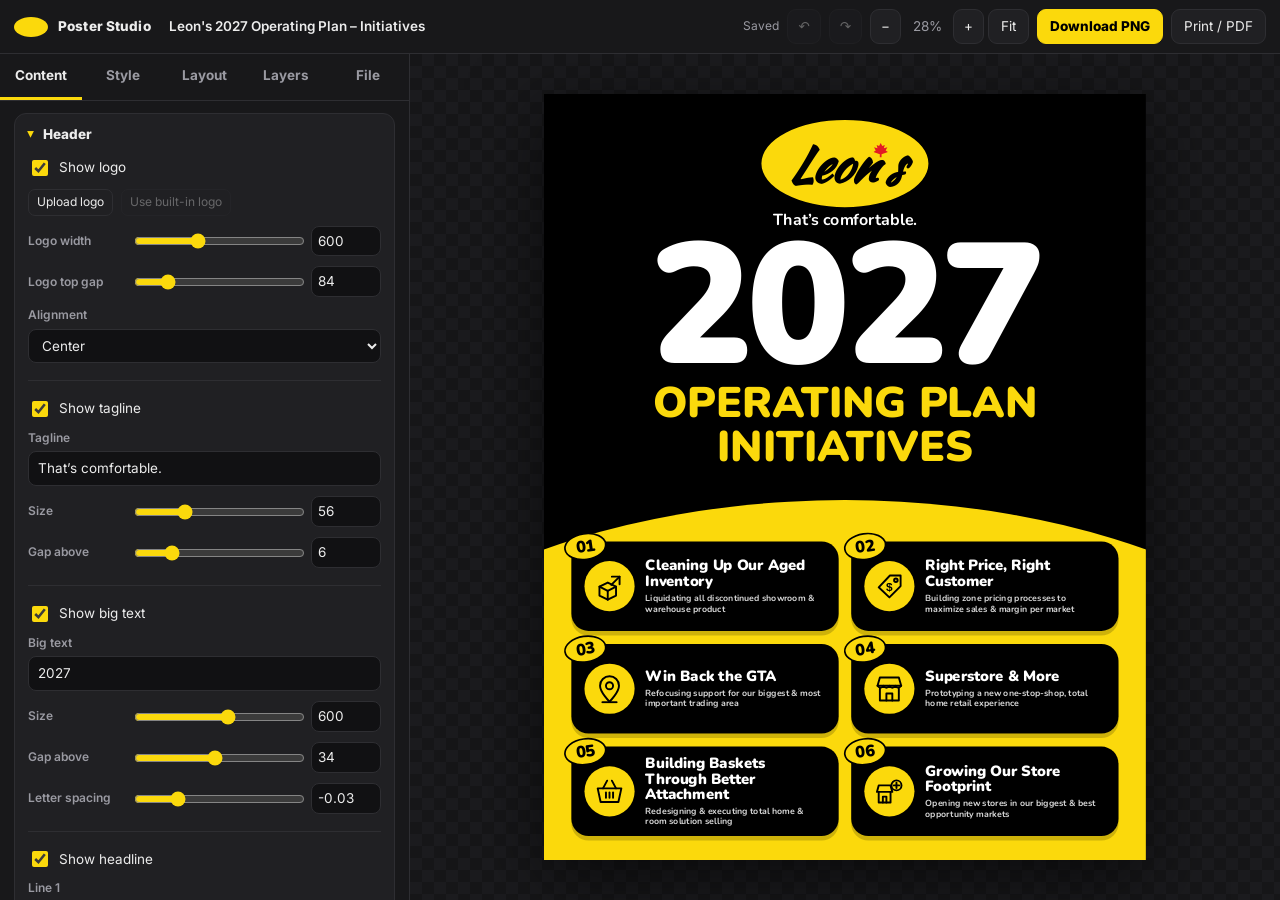
==== operating-plan/index.html @ d0d10cab "Add Poster Studio: editable Leon's 2027 Operating Plan infographic poster Single-file editor (operat" ====
<!doctype html>
<html lang="en">
<head>
<meta charset="utf-8">
<meta name="viewport" content="width=device-width,initial-scale=1">
<title>Poster Studio – Leon's 2027 Operating Plan</title>
<link rel="preconnect" href="https://fonts.googleapis.com">
<link href="https://fonts.googleapis.com/css2?family=Inter:wght@400;600;800&family=Kaushan+Script&family=Montserrat:wght@500;700;800;900&family=Nunito:wght@400;600;700;800;900&family=Poppins:wght@500;600;700;800;900&display=swap" rel="stylesheet">
<style>
  :root{--bg:#0f0f10;--panel:#18181a;--panel2:#202023;--line:#2e2e32;--txt:#ececec;--mut:#9a9aa2;--y:#FBD90C;--blue:#4da3ff}
  *{box-sizing:border-box}
  html,body{margin:0;height:100%;background:var(--bg);color:var(--txt);font:13.5px/1.4 -apple-system,BlinkMacSystemFont,"Segoe UI",Inter,system-ui,sans-serif}
  button,input,select,textarea{font:inherit;color:inherit}
  #app{display:grid;grid-template-rows:54px minmax(0,1fr);grid-template-columns:410px minmax(0,1fr);height:100vh}

  /* ---------- top bar ---------- */
  #top{grid-column:1/3;display:flex;align-items:center;gap:8px;padding:0 14px;background:var(--panel);border-bottom:1px solid var(--line)}
  .brand{display:flex;align-items:center;gap:10px;font-weight:800;letter-spacing:.01em}
  .brand i{width:34px;height:20px;border-radius:50%;background:var(--y);display:block}
  #pname{background:transparent;border:1px solid transparent;border-radius:8px;padding:6px 9px;width:300px;font-weight:600}
  #pname:hover,#pname:focus{border-color:var(--line);outline:none;background:var(--panel2)}
  .sp{flex:1}
  .btn{background:var(--panel2);border:1px solid var(--line);border-radius:9px;padding:7px 12px;cursor:pointer;white-space:nowrap}
  .btn:hover{border-color:#4a4a50}
  .btn:active{transform:translateY(1px)}
  .btn.pri{background:var(--y);color:#000;border-color:var(--y);font-weight:800}
  .btn.sm{padding:4px 8px;font-size:12px;border-radius:7px}
  .btn.ic{padding:7px 10px}
  .btn[disabled]{opacity:.35;pointer-events:none}
  .btn.danger:hover{border-color:#e5484d;color:#ff8a8d}
  #saved{color:var(--mut);font-size:12px;min-width:70px;text-align:right}
  .zoom{display:flex;align-items:center;gap:4px}
  #zoomLbl{min-width:44px;text-align:center;color:var(--mut)}

  /* ---------- sidebar ---------- */
  #side{display:flex;flex-direction:column;min-height:0;background:var(--panel);border-right:1px solid var(--line)}
  #tabs{display:flex;border-bottom:1px solid var(--line)}
  #tabs button{flex:1;background:none;border:0;border-bottom:3px solid transparent;padding:12px 4px;color:var(--mut);cursor:pointer;font-weight:700}
  #tabs button.on{color:var(--txt);border-bottom-color:var(--y)}
  #panel{flex:1;min-height:0;overflow:auto;padding:12px 14px 40px}
  details{border:1px solid var(--line);border-radius:12px;margin:0 0 10px;background:var(--panel2)}
  summary{cursor:pointer;padding:11px 13px;font-weight:800;list-style:none;display:flex;align-items:center;gap:8px}
  summary::-webkit-details-marker{display:none}
  summary::before{content:"▸";color:var(--y);transition:.15s}
  details[open]>summary::before{transform:rotate(90deg)}
  .body{padding:2px 13px 13px;display:grid;gap:10px}
  .f{display:grid;gap:5px}
  .f>span,.lbl{color:var(--mut);font-size:12px;font-weight:600}
  .f.row{grid-template-columns:1fr auto;align-items:center}
  input[type=text],input[type=number],select,textarea{width:100%;background:#111113;border:1px solid var(--line);border-radius:8px;padding:7px 9px}
  input:focus,select:focus,textarea:focus{outline:2px solid #fbd90c55;border-color:var(--y)}
  textarea{resize:vertical;min-height:62px}
  .num{display:grid;grid-template-columns:96px 1fr 70px;align-items:center;gap:8px}
  .num>span{color:var(--mut);font-size:12px;font-weight:600}
  .num input[type=number]{padding:5px 6px}
  input[type=range]{width:100%;accent-color:var(--y)}
  .colors{display:grid;grid-template-columns:1fr 1fr;gap:10px 12px}
  .col{display:grid;gap:4px}
  .col>span{color:var(--mut);font-size:12px;font-weight:600}
  .col div{display:flex;gap:6px}
  input[type=color]{width:38px;height:32px;padding:2px;border:1px solid var(--line);background:#111113;border-radius:8px;cursor:pointer}
  .hex{font-family:ui-monospace,monospace;text-transform:uppercase}
  .chk{display:flex;align-items:center;gap:8px;cursor:pointer}
  .chk input{accent-color:var(--y);width:16px;height:16px}
  .two{display:grid;grid-template-columns:1fr 1fr;gap:10px}
  .btns{display:flex;flex-wrap:wrap;gap:8px}
  .hint{color:var(--mut);font-size:12px}
  .presets{display:grid;grid-template-columns:repeat(3,1fr);gap:8px}
  .pre{border:1px solid var(--line);border-radius:10px;background:var(--panel2);padding:8px;cursor:pointer;text-align:left}
  .pre:hover{border-color:var(--y)}
  .pre .sw{display:flex;height:22px;border-radius:6px;overflow:hidden;margin-bottom:6px}
  .pre .sw b{flex:1}
  .pre span{font-size:12px;font-weight:700}

  /* initiative list */
  .item{border:1px solid var(--line);border-radius:12px;background:var(--panel2);margin-bottom:8px;overflow:hidden}
  .item.on{border-color:var(--y)}
  .item.dragover{border-color:var(--blue)}
  .ih{display:flex;align-items:center;gap:6px;padding:8px 8px 8px 10px;cursor:pointer}
  .ih .n{width:26px;height:26px;border-radius:50%;background:var(--y);color:#000;font-weight:900;font-size:12px;display:grid;place-items:center;flex:none}
  .ih .t{flex:1;min-width:0;white-space:nowrap;overflow:hidden;text-overflow:ellipsis;font-weight:700}
  .item.off .t{opacity:.4;text-decoration:line-through}
  .grip{cursor:grab;color:var(--mut);padding:0 2px;user-select:none}
  .ib{padding:3px 6px;font-size:12px}
  .ibody{padding:4px 12px 12px;display:grid;gap:10px;border-top:1px solid var(--line)}
  .icons{display:grid;grid-template-columns:repeat(7,1fr);gap:6px}
  .icons button{aspect-ratio:1;border:1px solid var(--line);border-radius:9px;background:#111113;cursor:pointer;display:grid;place-items:center;padding:5px}
  .icons button.on{background:var(--y);border-color:var(--y)}
  .icons button svg{width:100%;height:100%}

  /* ---------- workspace ---------- */
  #work{overflow:auto;position:relative;min-width:0;
    background-color:#161618;background-image:linear-gradient(45deg,#1b1b1e 25%,transparent 25%,transparent 75%,#1b1b1e 75%),linear-gradient(45deg,#1b1b1e 25%,transparent 25%,transparent 75%,#1b1b1e 75%);background-size:24px 24px;background-position:0 0,12px 12px}
  #stageWrap{position:relative;box-shadow:0 20px 70px rgba(0,0,0,.6)}
  #stage{position:absolute;left:0;top:0}
  #poster{position:absolute;left:0;top:0;overflow:hidden;font-family:var(--ff)}
  #poster .ed{outline:none;cursor:text}
  #poster .ed:hover{box-shadow:0 0 0 4px rgba(77,163,255,.45);border-radius:6px}
  #poster .ed:focus{box-shadow:0 0 0 5px rgba(77,163,255,.9);border-radius:6px}
  #poster .is-sel{outline:6px dashed var(--blue);outline-offset:10px}
  #poster .layer{cursor:move;touch-action:none}
  #poster .layer .ed{cursor:inherit}
  #poster .rh{position:absolute;right:-18px;bottom:-18px;width:36px;height:36px;border-radius:50%;background:var(--blue);border:5px solid #fff;cursor:nwse-resize;display:none}
  #poster .layer.is-sel .rh{display:block}
  #poster .card,#poster .hdr{cursor:default}
  #toast{position:fixed;left:50%;bottom:28px;transform:translateX(-50%) translateY(20px);background:#fff;color:#000;font-weight:700;padding:10px 16px;border-radius:999px;opacity:0;pointer-events:none;transition:.25s;z-index:50;box-shadow:0 8px 30px rgba(0,0,0,.5)}
  #toast.on{opacity:1;transform:translateX(-50%)}
  #exporting{position:fixed;inset:0;background:rgba(0,0,0,.7);display:none;place-items:center;z-index:60;font-weight:800;font-size:18px}
  #exporting.on{display:grid}
  .kbd{font-family:ui-monospace,monospace;background:#111113;border:1px solid var(--line);border-radius:5px;padding:1px 5px;font-size:11px}
</style>
<style id="printCSS"></style>
</head>
<body>
<div id="app">
  <div id="top">
    <div class="brand"><i></i>Poster Studio</div>
    <input id="pname" type="text" spellcheck="false" title="Project name">
    <span class="sp"></span>
    <span id="saved">Saved</span>
    <button class="btn ic" id="undo" data-act="undo" title="Undo (Ctrl+Z)">↶</button>
    <button class="btn ic" id="redo" data-act="redo" title="Redo (Ctrl+Shift+Z)">↷</button>
    <div class="zoom">
      <button class="btn ic" data-act="zoom-out" title="Zoom out">−</button>
      <span id="zoomLbl">100%</span>
      <button class="btn ic" data-act="zoom-in" title="Zoom in">+</button>
      <button class="btn" data-act="zoom-fit">Fit</button>
    </div>
    <button class="btn pri" data-act="export-png">Download PNG</button>
    <button class="btn" data-act="export-pdf">Print / PDF</button>
  </div>

  <aside id="side">
    <div id="tabs">
      <button data-tab="content">Content</button>
      <button data-tab="style">Style</button>
      <button data-tab="layout">Layout</button>
      <button data-tab="layers">Layers</button>
      <button data-tab="export">File</button>
    </div>
    <div id="panel"></div>
  </aside>

  <main id="work"><div id="stageWrap"><div id="stage"><div id="poster"></div></div></div></main>
</div>
<div id="toast"></div>
<div id="exporting">Rendering your poster…</div>
<input type="file" id="fileImg" accept="image/*" hidden>
<input type="file" id="fileFont" accept=".ttf,.otf,.woff,.woff2" hidden>
<input type="file" id="fileJson" accept=".json,application/json" hidden>

<script>
/* html2canvas is bundled in /vendor; fall back to the CDN if it is missing */
(function(){var s=document.createElement('script');s.src='vendor/html2canvas.min.js';
  s.onerror=function(){var c=document.createElement('script');c.src='https://cdnjs.cloudflare.com/ajax/libs/html2canvas/1.4.1/html2canvas.min.js';document.head.appendChild(c)};
  document.head.appendChild(s)})();
</script>
<script>
(()=>{'use strict';
/* =====================================================================
   POSTER STUDIO – everything is driven by one state object (S).
   The poster is rebuilt from S on every change; the sidebar edits S.
   Design space is 2112 px wide (= 22 in @ 96 dpi); export scales from it.
   ===================================================================== */
const DW = 2112, LS = 'leons-poster-studio-v1';
const $  = (s,r=document)=>r.querySelector(s);
const $$ = (s,r=document)=>[...r.querySelectorAll(s)];
const uid = ()=>Math.random().toString(36).slice(2,9);
const esc = s=>String(s??'').replace(/[&<>"]/g,c=>({'&':'&amp;','<':'&lt;','>':'&gt;','"':'&quot;'}[c]));
const clamp=(v,a,b)=>Math.min(b,Math.max(a,v));

/* ---------------- icon library (all stroke-drawn, explicit colours so PNG export is safe) ---------------- */
const ICONS = {
  inventory:'<path d="M16 52 L44 38 L72 52 L72 82 L44 96 L16 82 Z"/><path d="M16 52 L44 66 L72 52"/><path d="M44 66 V96"/><path d="M58 18 H84 V44"/><path d="M84 18 L56 46"/>',
  price:'<path d="M14 54 L52 14 H88 V50 L50 88 Z"/><circle cx="72" cy="30" r="6"/><text x="50" y="68" text-anchor="middle" font-family="Arial,sans-serif" font-weight="900" font-size="40" fill="{c}" stroke="none">$</text>',
  pin:'<path d="M50 94 C50 94 18 62 18 40 A32 32 0 0 1 82 40 C82 62 50 94 50 94 Z"/><circle cx="50" cy="40" r="12"/><path d="M26 96 H74"/>',
  store:'<path d="M10 40 L18 12 H82 L90 40 Z"/><path d="M10 40 Q20 54 30 40 Q40 54 50 40 Q60 54 70 40 Q80 54 90 40"/><path d="M18 50 V90 H82 V50"/><path d="M40 90 V66 H60 V90"/>',
  basket:'<path d="M10 40 H90 L80 86 H20 Z"/><path d="M28 40 L42 14"/><path d="M72 40 L58 14"/><path d="M38 54 V72"/><path d="M50 54 V72"/><path d="M62 54 V72"/>',
  newstore:'<path d="M8 52 L14 30 H54 L60 52 Z"/><path d="M14 52 V88 H54 V52"/><path d="M28 88 V68 H40 V88"/><circle cx="74" cy="30" r="17"/><path d="M74 21 V39 M65 30 H83"/>',
  truck:'<path d="M8 28 H58 V68 H8 Z"/><path d="M58 40 H80 L92 54 V68 H58"/><circle cx="26" cy="74" r="9"/><circle cx="76" cy="74" r="9"/>',
  star:'<path d="M50 10 L61 38 L92 40 L68 59 L76 90 L50 73 L24 90 L32 59 L8 40 L39 38 Z"/>',
  heart:'<path d="M50 88 C20 66 10 48 10 34 A20 20 0 0 1 50 28 A20 20 0 0 1 90 34 C90 48 80 66 50 88 Z"/>',
  target:'<circle cx="50" cy="50" r="38"/><circle cx="50" cy="50" r="22"/><circle cx="50" cy="50" r="6"/>',
  chart:'<path d="M12 88 H92"/><path d="M24 76 V54"/><path d="M44 76 V38"/><path d="M64 76 V58"/><path d="M84 76 V22"/>',
  people:'<circle cx="36" cy="34" r="14"/><path d="M10 88 C10 66 22 58 36 58 C50 58 62 66 62 88"/><circle cx="72" cy="38" r="11"/><path d="M68 60 C84 60 92 70 92 88"/>',
  percent:'<circle cx="30" cy="30" r="12"/><circle cx="70" cy="70" r="12"/><path d="M80 20 L20 80"/>',
  sofa:'<path d="M18 44 V32 A10 10 0 0 1 28 22 H72 A10 10 0 0 1 82 32 V44"/><path d="M8 54 A10 10 0 0 1 18 44 A10 10 0 0 1 28 54 V62 H72 V54 A10 10 0 0 1 82 44 A10 10 0 0 1 92 54 V74 H8 Z"/><path d="M18 74 V84 M82 74 V84"/>',
  bed:'<path d="M10 30 V86"/><path d="M10 68 H90 V86"/><path d="M10 68 V52 H90 V68"/><path d="M22 52 V40 H44 V52"/>',
  home:'<path d="M10 48 L50 14 L90 48"/><path d="M20 42 V86 H80 V42"/><path d="M42 86 V60 H58 V86"/>',
  key:'<circle cx="32" cy="50" r="18"/><path d="M50 50 H90"/><path d="M76 50 V64"/><path d="M64 50 V60"/>',
  gift:'<path d="M12 40 H88 V58 H12 Z"/><path d="M18 58 V88 H82 V58"/><path d="M50 40 V88"/><path d="M50 40 C34 40 28 18 40 18 C50 18 50 40 50 40 C50 40 50 18 60 18 C72 18 66 40 50 40"/>',
  clock:'<circle cx="50" cy="50" r="38"/><path d="M50 26 V50 L68 62"/>',
  check:'<circle cx="50" cy="50" r="38"/><path d="M30 52 L45 67 L72 36"/>',
  none:''
};
const iconSVG=(name,color,size)=>`<svg width="${size}" height="${size}" viewBox="0 0 100 100" fill="none" stroke="${color}" stroke-width="6.5" stroke-linecap="round" stroke-linejoin="round">${(ICONS[name]||'').replace(/\{c\}/g,color)}</svg>`;

/* ---------------- defaults = the current Leon's poster ---------------- */
function defaults(){return{
  v:1, name:"Leon's 2027 Operating Plan – Initiatives",
  canvas:{wIn:22,hIn:28,bleed:0,autoFit:true},
  theme:{bg:'#000000',dome:'#FBD90C',accent:'#FBD90C',big:'#FFFFFF',hl:'#FBD90C',tag:'#FFFFFF',
         cardBg:'#000000',cardTitle:'#FFFFFF',cardDesc:'#D9D9D9',badgeBg:'#FBD90C',badgeText:'#000000',iconBg:'#FBD90C',iconFg:'#000000'},
  fonts:{family:'Proxima Soft',headW:900,bodyW:700,custom:[]},
  header:{align:'center',showLogo:true,logoSrc:'',logoW:600,logoTop:84,
          showTag:true,tagline:'That’s comfortable.',tagSize:56,tagGap:6,
          showBig:true,big:'2027',bigSize:600,bigGap:34,bigSpacing:-0.03,
          showHl:true,line1:'Operating Plan',line2:'Initiatives',hlSize:150,hlGap:20,hlUpper:true,hlLine:1.02},
  dome:{show:true,shape:'ellipse',dir:'up',top:1425,rx:2000,ry:1150},
  grid:{cols:2,top:1570,bottom:84,side:96,gapX:44,gapY:46,radius:60,style:'solid',alt:false,shadow:true,autoShrink:true,
        layout:'row',badge:'oval',badgeStart:1,badgePad:true,iconShape:'circle',iconSize:176,titleSize:52,descSize:31},
  cards:[
    {id:uid(),title:'Cleaning Up Our Aged Inventory',desc:'Liquidating all discontinued showroom & warehouse product',icon:'inventory',visible:true},
    {id:uid(),title:'Right Price, Right Customer',desc:'Building zone pricing processes to maximize sales & margin per market',icon:'price',visible:true},
    {id:uid(),title:'Win Back the GTA',desc:'Refocusing support for our biggest & most important trading area',icon:'pin',visible:true},
    {id:uid(),title:'Superstore & More',desc:'Prototyping a new one-stop-shop, total home retail experience',icon:'store',visible:true},
    {id:uid(),title:'Building Baskets Through Better Attachment',desc:'Redesigning & executing total home & room solution selling',icon:'basket',visible:true},
    {id:uid(),title:'Growing Our Store Footprint',desc:'Opening new stores in our biggest & best opportunity markets',icon:'newstore',visible:true}
  ],
  layers:[]
}}
const PRESETS={
  classic:{label:'Leon’s Classic',alt:false,t:{bg:'#000000',dome:'#FBD90C',accent:'#FBD90C',big:'#FFFFFF',hl:'#FBD90C',tag:'#FFFFFF',cardBg:'#000000',cardTitle:'#FFFFFF',cardDesc:'#D9D9D9',badgeBg:'#FBD90C',badgeText:'#000000',iconBg:'#FBD90C',iconFg:'#000000'}},
  checker:{label:'Checkerboard',alt:true,t:{bg:'#000000',dome:'#FBD90C',accent:'#FBD90C',big:'#FFFFFF',hl:'#FBD90C',tag:'#FFFFFF',cardBg:'#000000',cardTitle:'#FFFFFF',cardDesc:'#D9D9D9',badgeBg:'#FBD90C',badgeText:'#000000',iconBg:'#FBD90C',iconFg:'#000000'}},
  inverse:{label:'Yellow Top',alt:false,t:{bg:'#FBD90C',dome:'#000000',accent:'#FBD90C',big:'#000000',hl:'#000000',tag:'#000000',cardBg:'#FBD90C',cardTitle:'#000000',cardDesc:'#2b2b2b',badgeBg:'#000000',badgeText:'#FBD90C',iconBg:'#000000',iconFg:'#FBD90C'}},
  white:{label:'Clean White',alt:false,t:{bg:'#FFFFFF',dome:'#FBD90C',accent:'#FBD90C',big:'#000000',hl:'#000000',tag:'#000000',cardBg:'#000000',cardTitle:'#FFFFFF',cardDesc:'#D9D9D9',badgeBg:'#FBD90C',badgeText:'#000000',iconBg:'#FBD90C',iconFg:'#000000'}},
  midnight:{label:'Midnight Gold',alt:false,t:{bg:'#0B0B0D',dome:'#1A1A1E',accent:'#F5C518',big:'#FFFFFF',hl:'#F5C518',tag:'#CFCFCF',cardBg:'#2A2A30',cardTitle:'#FFFFFF',cardDesc:'#BDBDC4',badgeBg:'#F5C518',badgeText:'#000000',iconBg:'#F5C518',iconFg:'#000000'}},
  royal:{label:'Deep Blue',alt:false,t:{bg:'#0A1A3A',dome:'#FBD90C',accent:'#FBD90C',big:'#FFFFFF',hl:'#FBD90C',tag:'#DDE6FF',cardBg:'#0A1A3A',cardTitle:'#FFFFFF',cardDesc:'#C8D4F0',badgeBg:'#FBD90C',badgeText:'#0A1A3A',iconBg:'#FBD90C',iconFg:'#0A1A3A'}}
};
const CANVASES=[
  ['Poster 22 × 28 in',22,28],['Poster 24 × 36 in',24,36],['Poster 18 × 24 in',18,24],['Tabloid 11 × 17 in',11,17],
  ['Letter 8.5 × 11 in',8.5,11],['Social 4:5 (1080×1350)',10.8,13.5],['Square 1:1',12,12],['Story 9:16',9,16],['Landscape 16:9',16,9]
];
const BASE_FONTS=['Proxima Soft','Proxima Nova','Nunito','Poppins','Montserrat','Inter','Arial'];

/* ---------------- state, assets, history ---------------- */
let S=defaults(), ASSETS={}, HIST=[], HI=-1, sel=null, tab='content', openCard=-1;
let view={zoom:'fit',s:1}, guides=false, loadedFonts=new Set(), dragFrom=null;

const get=(p,o=S)=>p.split('.').reduce((a,k)=>a==null?a:a[k],o);
function set(p,v){const ks=p.split('.');let o=S;for(let i=0;i<ks.length-1;i++)o=o[ks[i]];o[ks[ks.length-1]]=v}
const src=r=>r&&String(r).startsWith('asset:')?(ASSETS[String(r).slice(6)]||''):(r||'');
const DH=()=>DW*S.canvas.hIn/S.canvas.wIn;
const bleedPx=()=>S.canvas.bleed*DW/S.canvas.wIn;
const hexA=(h,a)=>{h=String(h).replace('#','');if(h.length===3)h=h.split('').map(x=>x+x).join('');const n=parseInt(h,16);return `rgba(${n>>16&255},${n>>8&255},${n&255},${a})`};
function merge(d,s){if(Array.isArray(d)||typeof d!=='object'||d===null)return s===undefined?d:s;const o={...d};if(s&&typeof s==='object'&&!Array.isArray(s))for(const k in s)o[k]=(k in d)?merge(d[k],s[k]):s[k];return o}

function snap(){return JSON.stringify(S)}
let commitT=null;
function commitSoon(){clearTimeout(commitT);commitT=setTimeout(commit,350)}
function commit(){clearTimeout(commitT);const j=snap();if(HIST[HI]===j)return;HIST=HIST.slice(0,HI+1);HIST.push(j);if(HIST.length>80)HIST.shift();HI=HIST.length-1;updUndo()}
function restore(j){S=JSON.parse(j);sel=sel&&sel.t==='layer'&&!S.layers.find(l=>l.id===sel.id)?null:sel;fullRender()}
function undo(){commit();if(HI>0){HI--;restore(HIST[HI]);updUndo();saveSoon()}}
function redo(){if(HI<HIST.length-1){HI++;restore(HIST[HI]);updUndo();saveSoon()}}
function updUndo(){$('#undo').disabled=HI<=0;$('#redo').disabled=HI>=HIST.length-1}

let saveT=null;
function saveSoon(){$('#saved').textContent='Saving…';clearTimeout(saveT);saveT=setTimeout(save,500)}
function save(){try{localStorage.setItem(LS,JSON.stringify({state:S,assets:ASSETS}));$('#saved').textContent='Saved'}catch(e){$('#saved').textContent='Not saved';toast('Autosave is full (large images). Use File → Save project.')}}
function load(){try{const r=JSON.parse(localStorage.getItem(LS)||'null');if(r&&r.state){S=merge(defaults(),r.state);S.cards=r.state.cards||S.cards;S.layers=r.state.layers||[];S.fonts.custom=(r.state.fonts&&r.state.fonts.custom)||[];ASSETS=r.assets||{}}}catch(e){}}

let toastT;
function toast(m){const t=$('#toast');t.textContent=m;t.classList.add('on');clearTimeout(toastT);toastT=setTimeout(()=>t.classList.remove('on'),2600)}

/* ---------------- fonts ---------------- */
const fontStack=()=>`"${S.fonts.family}","Proxima Soft","Nunito","Avenir Next",Arial,sans-serif`;
function loadCustomFonts(){
  (S.fonts.custom||[]).forEach(c=>{
    if(loadedFonts.has(c.asset))return; const data=ASSETS[c.asset]; if(!data)return;
    loadedFonts.add(c.asset);
    try{const ff=new FontFace(c.name,`url(${data})`);ff.load().then(f=>{document.fonts.add(f);renderPoster()}).catch(()=>loadedFonts.delete(c.asset))}catch(e){}
  });
}
const allFontNames=()=>[...new Set([...BASE_FONTS,...(S.fonts.custom||[]).map(c=>c.name),S.fonts.family])];

/* =====================================================================
   POSTER RENDERING
   ===================================================================== */
const LEAF='M50 0 L61 20 L78 14 L72 36 L96 30 L84 52 L100 62 L56 78 L56 100 L44 100 L44 78 L0 62 L16 52 L4 30 L28 36 L22 14 L39 20 Z';
const LEAF_URI='data:image/svg+xml;utf8,'+encodeURIComponent(`<svg xmlns="http://www.w3.org/2000/svg" width="100" height="100" viewBox="0 0 100 100"><path fill="#E31B23" d="${LEAF}"/></svg>`);

function logoHTML(){
  const h=S.header,w=h.logoW,mt=h.logoTop,ref=src(h.logoSrc);
  if(ref)return `<div class="logo" style="margin-top:${mt}px;width:${w}px"><img src="${ref}" alt="Logo" style="width:100%;display:block"></div>`;
  const fs=w*.28;
  return `<div class="logo" style="margin-top:${mt}px;width:${w}px;height:${w*.5333}px;position:relative">
    <div class="oval" style="position:absolute;left:0;top:0;width:100%;height:100%;border-radius:50%;background:#FBD90C;border:${w*.0133}px solid #000;display:flex;align-items:center;justify-content:center">
      <span class="lt" style="font-family:'Kaushan Script','Brush Script MT',cursive;font-style:italic;font-weight:700;font-size:${fs}px;line-height:1;color:#000;white-space:nowrap;margin-top:${fs*.06}px">Leon<span class="apos" style="display:inline-block;width:${fs*.2}px"></span>s</span>
    </div>
    <img class="leaf" alt="" src="${LEAF_URI}" style="position:absolute;left:0;top:0;width:${w*.085}px;height:${w*.085}px;display:block">
  </div>`;
}
function headerHTML(){
  const h=S.header,T=S.theme,F=S.fonts;
  const al={left:'flex-start',center:'center',right:'flex-end'}[h.align]||'center';
  let s=`<div class="hdr" data-sel="header" style="position:absolute;left:0;top:0;width:${DW}px;padding:0 ${S.grid.side}px;display:flex;flex-direction:column;align-items:${al};text-align:${h.align}">`;
  if(h.showLogo)s+=logoHTML();
  if(h.showTag)s+=`<p class="ed fit" data-bind="header.tagline" contenteditable="true" spellcheck="false" style="margin:${h.tagGap}px 0 0;font-size:${h.tagSize}px;font-weight:${F.bodyW};color:${T.tag};line-height:1.15">${esc(h.tagline)}</p>`;
  if(h.showBig)s+=`<div class="ed fit" data-bind="header.big" contenteditable="true" spellcheck="false" style="margin:${h.bigGap}px 0 0;font-size:${h.bigSize}px;font-weight:${F.headW};line-height:.8;letter-spacing:${h.bigSpacing}em;color:${T.big};white-space:nowrap">${esc(h.big)}</div>`;
  if(h.showHl){
    const st=`font-size:${h.hlSize}px;font-weight:${F.headW};color:${T.hl};line-height:${h.hlLine};text-transform:${h.hlUpper?'uppercase':'none'};white-space:nowrap;display:inline-block`;
    s+=`<div style="margin-top:${h.hlGap}px;display:flex;flex-direction:column;align-items:${al}">`;
    if(h.line1!=='')s+=`<span class="ed fit" data-bind="header.line1" contenteditable="true" spellcheck="false" style="${st}">${esc(h.line1)}</span>`;
    if(h.line2!=='')s+=`<span class="ed fit" data-bind="header.line2" contenteditable="true" spellcheck="false" style="${st}">${esc(h.line2)}</span>`;
    s+='</div>';
  }
  return s+'</div>';
}
function cardColors(k,cols){
  const T=S.theme,g=S.grid;
  const alt=g.alt&&((Math.floor(k/cols)+k%cols)%2===1);
  let c={bg:T.cardBg,title:T.cardTitle,desc:T.cardDesc,badgeBg:T.badgeBg,badgeText:T.badgeText,ring:T.cardBg,iconBg:T.iconBg,iconFg:T.iconFg,border:'none',rule:false};
  if(alt)c={bg:T.accent,title:T.cardBg,desc:hexA(T.cardBg,.78),badgeBg:T.cardBg,badgeText:T.accent,ring:T.accent,iconBg:T.cardBg,iconFg:T.accent,border:'none',rule:false};
  if(g.style==='outline'||g.style==='minimal'){
    const ink=T.cardBg;
    c={bg:'transparent',title:ink,desc:hexA(ink,.82),badgeBg:ink,badgeText:T.dome,ring:T.dome,iconBg:ink,iconFg:T.dome,border:g.style==='outline'?`6px solid ${ink}`:'none',rule:g.style==='minimal'};
  }
  return c;
}
function cardHTML(c,i,k,cols){
  const g=S.grid,F=S.fonts,col=cardColors(k,cols);
  const stack=g.layout==='stack';
  const bw={oval:[150,96],circle:[108,108],pill:[150,66]}[g.badge];
  let badge='';
  if(bw){
    const n=g.badgeStart+k, txt=g.badgePad?String(n).padStart(2,'0'):String(n);
    badge=`<div class="badge" style="position:absolute;left:-26px;top:-30px;width:${bw[0]}px;height:${bw[1]}px;border-radius:${g.badge==='pill'?'999px':'50%'};background:${col.badgeBg};color:${col.badgeText};border:6px solid ${col.ring};display:flex;align-items:center;justify-content:center;font-size:${bw[1]*.6}px;font-weight:${F.headW};letter-spacing:-.02em;transform:rotate(-8deg);z-index:3">${txt}</div>`;
  }
  let icon='';
  if(c.icon&&c.icon!=='none'){
    const sz=g.iconSize;
    if(g.iconShape==='none')icon=`<div class="icn" style="flex:none;width:${sz}px;height:${sz}px;display:flex;align-items:center;justify-content:center">${iconSVG(c.icon,col.iconBg==='transparent'?col.iconFg:col.iconBg,sz*.8)}</div>`;
    else icon=`<div class="icn" style="flex:none;width:${sz}px;height:${sz}px;border-radius:${g.iconShape==='rounded'?sz*.26:sz/2}px;background:${col.iconBg};display:flex;align-items:center;justify-content:center">${iconSVG(c.icon,col.iconFg,sz*.59)}</div>`;
  }
  const rule=col.rule?`border-bottom:5px solid ${col.title};border-radius:0;`:'';
  return `<article class="card" data-sel="card:${i}" style="position:relative;display:flex;flex-direction:${stack?'column':'row'};align-items:${stack?'flex-start':'center'};justify-content:${stack?'center':'flex-start'};gap:${stack?26:38}px;padding:${stack?'56px 44px 34px':'30px 44px 30px 46px'};border-radius:${g.radius}px;background:${col.bg};border:${col.border};${rule}color:${col.title};${g.shadow&&g.style==='solid'?'box-shadow:0 16px 0 rgba(0,0,0,.18);':''}">
    ${badge}${icon}
    <div class="txt" style="min-width:0">
      <h3 class="ed" data-bind="cards.${i}.title" contenteditable="true" spellcheck="false" style="margin:0 0 12px;font-size:${g.titleSize}px;line-height:1.04;font-weight:${F.headW};letter-spacing:-.01em;color:${col.title}">${esc(c.title)}</h3>
      <p class="ed" data-bind="cards.${i}.desc" contenteditable="true" spellcheck="false" style="margin:0;font-size:${g.descSize}px;line-height:1.24;font-weight:${F.bodyW};color:${col.desc}">${esc(c.desc)}</p>
    </div>
  </article>`;
}
function gridHTML(){
  const g=S.grid,vis=S.cards.map((c,i)=>({c,i})).filter(o=>o.c.visible!==false);
  if(!vis.length)return '';
  const rows=Math.ceil(vis.length/g.cols);
  let s=`<section class="grid" style="position:absolute;left:${g.side}px;right:${g.side}px;top:${g.top}px;bottom:${g.bottom}px;display:grid;grid-template-columns:repeat(${g.cols},minmax(0,1fr));grid-template-rows:repeat(${rows},minmax(0,1fr));gap:${g.gapY}px ${g.gapX}px">`;
  vis.forEach((o,k)=>{s+=cardHTML(o.c,o.i,k,g.cols)});
  return s+'</section>';
}
function layerHTML(L,k){
  const base=`position:absolute;left:${L.x}px;top:${L.y}px;width:${L.w}px;${L.type==='shape'?`height:${L.h}px;`:''}transform:rotate(${L.rot||0}deg);opacity:${L.opacity??1};`;
  let inner='';
  if(L.type==='text')inner=`<div class="ed" data-bind="layers.${k}.text" data-multi="1" spellcheck="false" style="font-size:${L.size}px;font-weight:${L.weight};color:${L.color};text-align:${L.align};line-height:${L.lh||1.1};letter-spacing:${L.ls||0}em;text-transform:${L.upper?'uppercase':'none'};white-space:pre-wrap;word-break:break-word">${esc(L.text)}</div>`;
  else if(L.type==='image')inner=`<img src="${src(L.src)}" alt="" draggable="false" style="width:100%;display:block;pointer-events:none;border-radius:${L.radius||0}px">`;
  else inner=`<div style="width:100%;height:100%;background:${L.fill};border-radius:${L.shape==='ellipse'?'50%':L.shape==='pill'?'999px':(L.radius||0)+'px'};border:${L.strokeW>0?L.strokeW+'px solid '+L.stroke:'none'}"></div>`;
  return `<div class="layer" data-layer="${L.id}" data-sel="layer:${L.id}" style="${base}">${inner}<i class="rh" data-html2canvas-ignore="true"></i></div>`;
}
const layersHTML=behind=>S.layers.map((L,k)=>L.hidden||!!L.behind!==behind?'':layerHTML(L,k)).join('');
function domeHTML(b,H,th,tw){
  const d=S.dome,T=S.theme; if(!d.show)return '';
  if(d.shape==='flat'){
    return d.dir==='up'?`<div class="dome" style="position:absolute;left:0;top:${b+d.top}px;width:${tw}px;height:${th}px;background:${T.dome}"></div>`
                       :`<div class="dome" style="position:absolute;left:0;top:-2px;width:${tw}px;height:${b+d.top+2}px;background:${T.dome}"></div>`;
  }
  const left=b+DW/2-d.rx, top=d.dir==='up'?b+d.top:b+d.top-2*d.ry;
  return `<div class="dome" style="position:absolute;left:${left}px;top:${top}px;width:${2*d.rx}px;height:${2*d.ry}px;border-radius:50%;background:${T.dome}"></div>`;
}
function renderPoster(){
  const b=bleedPx(),H=DH(),tw=DW+2*b,th=H+2*b;
  const P=$('#poster');
  P.style.cssText=`width:${tw}px;height:${th}px;background:${S.theme.bg};--ff:${fontStack()}`;
  let g='';
  if(guides){
    const safe=.5*DW/S.canvas.wIn;
    g=`<div class="guides" data-html2canvas-ignore="true" style="position:absolute;left:${b}px;top:${b}px;width:${DW}px;height:${H}px;outline:4px dashed rgba(229,72,77,.95);pointer-events:none;z-index:50"><div style="position:absolute;left:${safe}px;top:${safe}px;right:${safe}px;bottom:${safe}px;outline:4px dashed rgba(60,200,120,.9)"></div></div>`;
  }
  P.innerHTML=domeHTML(b,H,th,tw)+`<div id="content" style="position:absolute;left:${b}px;top:${b}px;width:${DW}px;height:${H}px">${layersHTML(true)}${headerHTML()}${gridHTML()}${layersHTML(false)}</div>`+g;
  fitView();placeLeaf();fitText();fitCards();applySel();updatePrintCSS();
}
/* put the red maple leaf on the apostrophe of the drawn logo */
function placeLeaf(){
  const o=$('#poster .oval'),a=$('#poster .apos'),t=$('#poster .lt'),l=$('#poster .leaf');if(!o||!a||!l||!t)return;
  const w=S.header.logoW,fs=w*.28;
  const or=o.getBoundingClientRect(),ar=a.getBoundingClientRect(),tr=t.getBoundingClientRect(),sc=view.s||1;
  const cx=(ar.left+ar.width/2-or.left)/sc, top=(tr.top-or.top)/sc;
  l.style.left=(cx-w*.0425)+'px';l.style.top=(top+fs*.04)+'px';
}
/* shrink any header text that would overflow the poster (display only – your sizes stay as set) */
function fitText(){
  const max=DW-2*S.grid.side;
  $$('#poster .fit').forEach(el=>{
    const base=parseFloat(el.style.fontSize);let s=base;el.style.fontSize=base+'px';
    let n=0;while(el.scrollWidth>max+1&&s>20&&n++<80){s*=.97;el.style.fontSize=s+'px'}
  });
}
/* optional: shrink card text so it always fits inside its card (display only) */
function fitCards(){
  if(!S.grid.autoShrink)return;
  $$('#poster .card').forEach(card=>{
    const txt=$('.txt',card),icn=$('.icn',card),h=$('h3',card),p=$('p',card);if(!txt)return;
    const cs=getComputedStyle(card),pad=parseFloat(cs.paddingTop)+parseFloat(cs.paddingBottom),gap=parseFloat(cs.rowGap)||0;
    const stack=S.grid.layout==='stack',avail=card.clientHeight-pad-(cs.borderBottomWidth?parseFloat(cs.borderBottomWidth)*2:0);
    const need=()=>txt.offsetHeight+(stack&&icn?icn.offsetHeight+gap:0);
    let f=1,n=0;const h0=parseFloat(h.style.fontSize),p0=parseFloat(p.style.fontSize);
    while(need()>avail&&f>.45&&n++<40){f*=.96;h.style.fontSize=h0*f+'px';p.style.fontSize=p0*f+'px'}
  });
}
function fitView(){
  const b=bleedPx(),tw=DW+2*b,th=DH()+2*b,W=$('#work'),pad=40;
  let s=view.zoom==='fit'?Math.min((W.clientWidth-pad*2)/tw,(W.clientHeight-pad*2)/th):view.zoom;
  s=clamp(s||.1,.05,3);view.s=s;
  const wrap=$('#stageWrap');wrap.style.width=tw*s+'px';wrap.style.height=th*s+'px';wrap.style.margin=pad+'px auto';
  $('#stage').style.cssText=`width:${tw}px;height:${th}px;transform:scale(${s});transform-origin:0 0`;
  $('#zoomLbl').textContent=Math.round(s*100)+'%';
}
function updatePrintCSS(){
  const b=bleedPx(),tw=DW+2*b,wIn=S.canvas.wIn+2*S.canvas.bleed,hIn=S.canvas.hIn+2*S.canvas.bleed,k=wIn*96/tw;
  $('#printCSS').textContent=`@page{size:${wIn}in ${hIn}in;margin:0}@media print{html,body{height:auto!important;overflow:visible!important;background:#fff!important}#app{display:block!important;height:auto!important}#top,#side,#toast,#exporting{display:none!important}#work{overflow:visible!important;background:none!important;height:auto!important}#stageWrap{width:${wIn}in!important;height:${hIn}in!important;margin:0!important;box-shadow:none!important}#stage{transform:scale(${k})!important}#poster .is-sel{outline:none!important}#poster .ed{box-shadow:none!important}.rh,.guides{display:none!important}*{-webkit-print-color-adjust:exact;print-color-adjust:exact}}`;
}
function applySel(){
  $$('#poster .is-sel').forEach(e=>e.classList.remove('is-sel'));
  if(!sel)return;
  let el=null;
  if(sel.t==='card')el=$(`#poster [data-sel="card:${sel.i}"]`);
  else if(sel.t==='header')el=$('#poster .hdr');
  else if(sel.t==='layer')el=$(`#poster .layer[data-layer="${sel.id}"]`);
  if(el)el.classList.add('is-sel');
}

/* =====================================================================
   SIDEBAR
   ===================================================================== */
const F_=(l,h)=>`<label class="f"><span>${l}</span>${h}</label>`;
const tx=(l,p,ph='')=>F_(l,`<input type="text" data-k="${p}" data-t="s" value="${esc(get(p))}" placeholder="${esc(ph)}">`);
const ta=(l,p)=>F_(l,`<textarea data-k="${p}" data-t="s">${esc(get(p))}</textarea>`);
const nm=(l,p,mn,mx,st=1)=>{const v=get(p);return `<div class="num"><span>${l}</span><input type="range" data-k="${p}" data-t="n" min="${mn}" max="${mx}" step="${st}" value="${v}"><input type="number" data-k="${p}" data-t="n" step="${st}" value="${v}"></div>`};
const cl=(l,p)=>`<div class="col"><span>${l}</span><div><input type="color" data-k="${p}" data-t="c" value="${get(p)}"><input type="text" class="hex" data-k="${p}" data-t="c" value="${get(p)}" maxlength="7"></div></div>`;
const sl=(l,p,opts,t='s')=>F_(l,`<select data-k="${p}" data-t="${t}">${opts.map(o=>{const[v,n]=Array.isArray(o)?o:[o,o];return `<option value="${esc(v)}"${String(get(p))===String(v)?' selected':''}>${esc(n)}</option>`}).join('')}</select>`);
const ck=(l,p)=>`<label class="chk"><input type="checkbox" data-k="${p}" data-t="b"${get(p)?' checked':''}>${l}</label>`;
const det=(t,body,open=false)=>`<details${open?' open':''}><summary>${t}</summary><div class="body">${body}</div></details>`;
const W_OPTS=[[400,'Regular 400'],[500,'Medium 500'],[600,'Semibold 600'],[700,'Bold 700'],[800,'Extrabold 800'],[900,'Black 900']];

function tabContent(){
  const h='header';
  let s=det('Header',`
    ${ck('Show logo','header.showLogo')}
    <div class="btns"><button class="btn sm" data-act="logo-up">Upload logo</button><button class="btn sm" data-act="logo-clear"${S.header.logoSrc?'':' disabled'}>Use built-in logo</button></div>
    ${nm('Logo width','header.logoW',150,1400,10)}${nm('Logo top gap','header.logoTop',0,500,2)}
    ${sl('Alignment','header.align',[['left','Left'],['center','Center'],['right','Right']])}
    <hr style="border:0;border-top:1px solid var(--line);width:100%">
    ${ck('Show tagline','header.showTag')}${tx('Tagline','header.tagline')}${nm('Size','header.tagSize',16,160)}${nm('Gap above','header.tagGap',-40,200)}
    <hr style="border:0;border-top:1px solid var(--line);width:100%">
    ${ck('Show big text','header.showBig')}${tx('Big text','header.big')}${nm('Size','header.bigSize',100,1000,10)}${nm('Gap above','header.bigGap',-200,300)}${nm('Letter spacing','header.bigSpacing',-0.1,0.2,0.005)}
    <hr style="border:0;border-top:1px solid var(--line);width:100%">
    ${ck('Show headline','header.showHl')}${tx('Line 1','header.line1')}${tx('Line 2','header.line2')}${nm('Size','header.hlSize',30,400,2)}${nm('Gap above','header.hlGap',-100,300)}${nm('Line height','header.hlLine',.6,1.6,.02)}${ck('UPPERCASE','header.hlUpper')}
  `,openCard<0||(sel&&sel.t==='header'));
  s+=`<div class="lbl" style="margin:14px 2px 8px;display:flex;align-items:center;justify-content:space-between"><span>INITIATIVES (${S.cards.length})</span><button class="btn sm pri" data-act="card-add">+ Add</button></div>`;
  S.cards.forEach((c,i)=>{
    const on=openCard===i;
    s+=`<div class="item${on?' on':''}${c.visible===false?' off':''}" data-i="${i}" draggable="true">
      <div class="ih" data-act="card-open" data-i="${i}"><span class="grip" title="Drag to reorder">⋮⋮</span><span class="n">${i+1}</span><span class="t">${esc(c.title)||'(untitled)'}</span>
        <button class="btn ib" data-act="card-up" data-i="${i}" title="Move up">↑</button><button class="btn ib" data-act="card-down" data-i="${i}" title="Move down">↓</button>
        <button class="btn ib" data-act="card-vis" data-i="${i}" title="Show / hide">${c.visible===false?'Show':'Hide'}</button>
      </div>
      ${on?`<div class="ibody">${tx('Title',`cards.${i}.title`)}${ta('Description',`cards.${i}.desc`)}
        <div class="lbl">Icon</div><div class="icons">${Object.keys(ICONS).map(n=>`<button data-act="card-icon" data-i="${i}" data-v="${n}" class="${c.icon===n?'on':''}" title="${n}">${n==='none'?'<span style="font-size:11px">none</span>':iconSVG(n,'#000'==='#000'&&c.icon===n?'#000':'#cfcfcf',100)}</button>`).join('')}</div>
        <div class="btns"><button class="btn sm" data-act="card-dup" data-i="${i}">Duplicate</button><button class="btn sm danger" data-act="card-del" data-i="${i}">Delete</button></div></div>`:''}
    </div>`;
  });
  return s;
}
function tabStyle(){
  const presets=Object.entries(PRESETS).map(([k,p])=>`<button class="pre" data-act="preset" data-v="${k}"><div class="sw"><b style="background:${p.t.bg}"></b><b style="background:${p.t.dome}"></b><b style="background:${p.t.cardBg}"></b><b style="background:${p.t.accent}"></b></div><span>${p.label}</span></button>`).join('');
  const T='theme.';
  return det('Colour themes',`<div class="presets">${presets}</div><div class="hint">Presets only change colours – your text and layout stay.</div>`,true)
   +det('Colours',`<div class="colors">${cl('Poster background',T+'bg')}${cl('Dome / curve',T+'dome')}${cl('Accent',T+'accent')}${cl('Big text',T+'big')}${cl('Headline',T+'hl')}${cl('Tagline',T+'tag')}</div>
      <div class="lbl" style="margin-top:4px">Initiative cards</div>
      <div class="colors">${cl('Card',T+'cardBg')}${cl('Card title',T+'cardTitle')}${cl('Card text',T+'cardDesc')}${cl('Number badge',T+'badgeBg')}${cl('Badge text',T+'badgeText')}${cl('Icon circle',T+'iconBg')}${cl('Icon colour',T+'iconFg')}</div>`)
   +det('Typography',`
      ${sl('Font family','fonts.family',allFontNames())}
      <div class="two">${F_('Or type any installed font',`<input type="text" id="fontFree" placeholder="e.g. Gotham">`)}<div class="f"><span>&nbsp;</span><button class="btn" data-act="font-use">Use</button></div></div>
      <div class="btns"><button class="btn sm" data-act="font-up">Upload font file (.otf/.ttf/.woff)</button></div>
      <div class="hint">Tip: Proxima Soft works if it is installed on this computer. Upload the font file to embed it in your saved project.</div>
      <div class="two">${sl('Heading weight','fonts.headW',W_OPTS,'n')}${sl('Body weight','fonts.bodyW',W_OPTS,'n')}</div>
      ${nm('Card title size','grid.titleSize',20,140)}${nm('Card text size','grid.descSize',14,90)}`)
   +det('Cards',`
      ${sl('Card style','grid.style',[['solid','Solid'],['outline','Outline'],['minimal','Minimal (line)']])}
      ${ck('Checkerboard (alternate colours)','grid.alt')}${ck('Drop shadow (solid)','grid.shadow')}
      ${ck('Auto-shrink card text to fit','grid.autoShrink')}
      ${sl('Content layout','grid.layout',[['row','Icon left of text'],['stack','Icon above text']])}
      ${nm('Corner radius','grid.radius',0,160)}
      <div class="two">${sl('Number badge','grid.badge',[['oval','Oval'],['circle','Circle'],['pill','Pill'],['none','None']])}${sl('Icon shape','grid.iconShape',[['circle','Circle'],['rounded','Rounded'],['none','No background']])}</div>
      ${nm('Icon size','grid.iconSize',60,360,2)}${nm('Badge starts at','grid.badgeStart',0,50)}${ck('Two-digit numbers (01, 02…)','grid.badgePad')}`);
}
function tabLayout(){
  const cur=CANVASES.findIndex(c=>c[1]===S.canvas.wIn&&c[2]===S.canvas.hIn);
  return det('Canvas',`
      <label class="f"><span>Size preset</span><select id="canvasPre"><option value="-1"${cur<0?' selected':''}>Custom</option>${CANVASES.map((c,i)=>`<option value="${i}"${cur===i?' selected':''}>${c[0]}</option>`).join('')}</select></label>
      <div class="two">${F_('Width (in)',`<input type="number" step="0.25" min="2" data-k="canvas.wIn" data-t="n" value="${S.canvas.wIn}">`)}${F_('Height (in)',`<input type="number" step="0.25" min="2" data-k="canvas.hIn" data-t="n" value="${S.canvas.hIn}">`)}</div>
      ${nm('Bleed (in)','canvas.bleed',0,1,0.0625)}
      ${ck('Re-space dome & grid when height changes','canvas.autoFit')}
      <div class="hint">Bleed adds extra margin on every side for print (typically 0.125 in). Turn on “Show trim & safe guides” under File to see it.</div>`,true)
   +det('Dome / curve',`
      ${ck('Show dome','dome.show')}
      <div class="two">${sl('Shape','dome.shape',[['ellipse','Curved'],['flat','Flat']])}${sl('Direction','dome.dir',[['up','Rises from bottom'],['down','Hangs from top']])}</div>
      ${nm('Edge position (px)','dome.top',0,5000,5)}${nm('Curve width','dome.rx',400,6000,20)}${nm('Curve depth','dome.ry',100,4000,10)}`)
   +det('Initiative grid',`
      ${sl('Columns','grid.cols',[[1,'1 column'],[2,'2 columns'],[3,'3 columns'],[4,'4 columns']],'n')}
      ${nm('Top (px)','grid.top',0,5000,5)}${nm('Bottom margin','grid.bottom',0,800,2)}${nm('Side margin','grid.side',0,500,2)}
      ${nm('Horizontal gap','grid.gapX',0,200)}${nm('Vertical gap','grid.gapY',0,200)}`);
}
function tabLayers(){
  let s=`<div class="btns" style="margin-bottom:10px"><button class="btn sm pri" data-act="layer-text">+ Text</button><button class="btn sm pri" data-act="layer-img">+ Image</button><button class="btn sm pri" data-act="layer-shape">+ Shape</button></div>
  <div class="hint" style="margin-bottom:10px">Layers float on top of the poster. Drag to move, drag the blue dot to resize, double-click text to edit. Arrow keys nudge (hold Shift for 10 px).</div>`;
  if(!S.layers.length)s+='<div class="hint">No extra layers yet – add a footer note, a sticker, a photo, a banner…</div>';
  S.layers.forEach((L,k)=>{
    const on=sel&&sel.t==='layer'&&sel.id===L.id;
    const name=L.type==='text'?(L.text||'Text').split('\n')[0].slice(0,26):L.type==='image'?'Image':L.shape==='ellipse'?'Ellipse':'Rectangle';
    s+=`<div class="item${on?' on':''}${L.hidden?' off':''}"><div class="ih" data-act="layer-open" data-id="${L.id}"><span class="n">${k+1}</span><span class="t">${esc(name)} <span class="hint">(${L.type})</span></span>
      <button class="btn ib" data-act="layer-up" data-id="${L.id}" title="Bring forward">↑</button><button class="btn ib" data-act="layer-down" data-id="${L.id}" title="Send back">↓</button>
      <button class="btn ib" data-act="layer-vis" data-id="${L.id}">${L.hidden?'Show':'Hide'}</button></div>`;
    if(on){
      const p=`layers.${k}.`;
      s+=`<div class="ibody">`;
      if(L.type==='text')s+=`${ta('Text',p+'text')}${nm('Size',p+'size',10,600)}<div class="two">${sl('Weight',p+'weight',W_OPTS,'n')}${sl('Align',p+'align',[['left','Left'],['center','Center'],['right','Right']])}</div>${cl('Colour',p+'color')}${nm('Letter spacing',p+'ls',-0.1,0.5,0.01)}${nm('Line height',p+'lh',.6,2.2,.02)}${ck('UPPERCASE',p+'upper')}`;
      if(L.type==='shape')s+=`${sl('Shape',p+'shape',[['rect','Rectangle'],['pill','Pill'],['ellipse','Ellipse']])}${cl('Fill',p+'fill')}${cl('Outline colour',p+'stroke')}${nm('Outline width',p+'strokeW',0,60)}${nm('Corner radius',p+'radius',0,300)}${nm('Height',p+'h',10,3000,2)}`;
      if(L.type==='image')s+=`<div class="btns"><button class="btn sm" data-act="layer-swap" data-id="${L.id}">Replace image</button></div>${nm('Corner radius',p+'radius',0,600)}`;
      s+=`${nm('X',p+'x',-1000,3500)}${nm('Y',p+'y',-1000,4500)}${nm('Width',p+'w',20,3000,2)}${nm('Rotation',p+'rot',-180,180)}${nm('Opacity',p+'opacity',0,1,0.05)}${ck('Place behind the cards & header',p+'behind')}
        <div class="btns"><button class="btn sm" data-act="layer-dup" data-id="${L.id}">Duplicate</button><button class="btn sm danger" data-act="layer-del" data-id="${L.id}">Delete</button></div></div>`;
    }
    s+='</div>';
  });
  return s;
}
function tabFile(){
  const wIn=S.canvas.wIn+2*S.canvas.bleed;
  return det('Export image',`
      <div class="f"><span>Output width (pixels)</span><input type="number" id="outW" min="300" max="9000" value="${Math.round(wIn*150)}"></div>
      <div class="btns"><button class="btn sm" data-act="out" data-v="${Math.round(wIn*72)}">Screen 72 dpi</button><button class="btn sm" data-act="out" data-v="${Math.round(wIn*150)}">Print 150 dpi</button><button class="btn sm" data-act="out" data-v="${Math.round(wIn*200)}">200 dpi</button></div>
      <div class="btns"><button class="btn pri" data-act="export-png">Download PNG</button><button class="btn" data-act="export-pdf">Print / Save as PDF</button></div>
      <div class="hint">PNG at 150 dpi for 22 × 28 in is 3300 × 4200 px. For the sharpest print use <b>Print / Save as PDF</b> (vector text) – choose “Save as PDF”, margins “None”, and turn on background graphics.</div>`,true)
   +det('View',`${ck('Show trim & safe guides (red = trim, green = 0.5 in safe)','__guides')}`,true)
   +det('Project file',`
      <div class="btns"><button class="btn" data-act="json-save">Save project (.json)</button><button class="btn" data-act="json-open">Open project…</button></div>
      <div class="hint">Your work also autosaves in this browser. The .json file includes your images and uploaded fonts, so you can move it between computers.</div>
      <div class="btns"><button class="btn danger" data-act="reset">Reset to Leon’s default</button></div>`,true)
   +det('Shortcuts',`<div class="hint"><span class="kbd">Ctrl</span>+<span class="kbd">Z</span> undo · <span class="kbd">Ctrl</span>+<span class="kbd">Shift</span>+<span class="kbd">Z</span> redo<br>Click any text on the poster to edit it directly.<br>Click a card or the header to jump to its settings.</div>`);
}
const OPEN={};   /* remembers which sections you opened/closed, per tab */
function renderSidebar(){
  const p=$('#panel'),st=p.scrollTop;
  p.innerHTML={content:tabContent,style:tabStyle,layout:tabLayout,layers:tabLayers,export:tabFile}[tab]();
  $$('#panel > details').forEach(d=>{const k=tab+':'+d.querySelector('summary').textContent.trim();if(k in OPEN)d.open=OPEN[k];d.dataset.k0=k});
  p.scrollTop=st;
  $$('#tabs button').forEach(b=>b.classList.toggle('on',b.dataset.tab===tab));
  $('#pname').value=S.name;
  const g=$('input[data-k="__guides"]');if(g)g.checked=guides;
}
function fullRender(){loadCustomFonts();renderSidebar();renderPoster();updUndo()}
function change(){renderPoster();commitSoon();saveSoon()}

/* =====================================================================
   EVENTS
   ===================================================================== */
const panel=$('#panel');
panel.addEventListener('input',e=>{
  const el=e.target,k=el.dataset&&el.dataset.k;
  if(el.id==='fontFree'||el.id==='canvasPre'||el.id==='outW'||!k)return;
  if(k==='__guides'){guides=el.checked;renderPoster();return}
  let v;
  switch(el.dataset.t){
    case 'n':v=parseFloat(el.value);if(!isFinite(v))return;break;
    case 'b':v=el.checked;break;
    case 'c':if(!/^#[0-9a-f]{6}$/i.test(el.value))return;v=el.value.toUpperCase();break;
    default:v=el.value;
  }
  const old=get(k);
  set(k,v);
  $$(`#panel [data-k="${k}"]`).forEach(o=>{if(o!==el&&o.type!=='checkbox')o.value=v});
  if(k==='canvas.wIn'||k==='canvas.hIn')autoFit(k,old);
  change();
  if(/^cards\.\d+\.title$/.test(k)||/^layers\.\d+\.text$/.test(k)){const i=k.split('.')[1];const it=(k.startsWith('cards')?$$('#panel .item')[i]:null);if(it){const t=$('.t',it);if(t)t.textContent=v||'(untitled)'}}
  if(k==='fonts.family')loadCustomFonts();
});
panel.addEventListener('change',e=>{
  const el=e.target;
  if(el.id==='canvasPre'){const c=CANVASES[+el.value];if(!c)return;const old=S.canvas.hIn/S.canvas.wIn;S.canvas.wIn=c[1];S.canvas.hIn=c[2];autoFit('canvas.hIn',null,old);change();renderSidebar()}
  if(el.dataset&&(el.dataset.k==='canvas.wIn'||el.dataset.k==='canvas.hIn'))renderSidebar();
  if(el.dataset&&(el.dataset.k==='grid.cols'))renderSidebar();
});
function autoFit(k,old,oldRatio){
  if(!S.canvas.autoFit)return;
  const prev=oldRatio!==undefined?oldRatio:(k==='canvas.hIn'?old/S.canvas.wIn:S.canvas.hIn/old);
  const now=S.canvas.hIn/S.canvas.wIn;if(!prev||!isFinite(prev)||prev===now)return;
  const f=now/prev;
  S.dome.top=Math.round(S.dome.top*f);S.grid.top=Math.round(S.grid.top*f);
  S.grid.bottom=Math.round(S.grid.bottom*f);
}

panel.addEventListener('toggle',e=>{const d=e.target;if(d.tagName==='DETAILS'&&d.dataset.k0)OPEN[d.dataset.k0]=d.open},true);
/* click actions (sidebar + top bar) */
document.addEventListener('click',e=>{
  const t=e.target.closest('[data-act],[data-tab]');if(!t)return;
  if(t.dataset.tab){tab=t.dataset.tab;renderSidebar();return}
  const a=t.dataset.act,i=+t.dataset.i,id=t.dataset.id,v=t.dataset.v;
  e.stopPropagation&&0;
  const rebuild=()=>{renderSidebar();change()};
  switch(a){
    case 'undo':undo();break; case 'redo':redo();break;
    case 'zoom-fit':view.zoom='fit';fitView();placeLeaf();break;
    case 'zoom-in':view.zoom=clamp((view.s||1)*1.25,.05,3);fitView();placeLeaf();break;
    case 'zoom-out':view.zoom=clamp((view.s||1)/1.25,.05,3);fitView();placeLeaf();break;
    case 'export-png':exportPNG();break;
    case 'export-pdf':window.print();break;
    case 'out':$('#outW').value=v;break;
    /* initiatives */
    case 'card-open':if(e.target.closest('button'))break;openCard=openCard===i?-2:i;sel={t:'card',i};renderSidebar();applySel();break;
    case 'card-add':S.cards.push({id:uid(),title:'New initiative',desc:'Describe this initiative in a sentence.',icon:'star',visible:true});openCard=S.cards.length-1;sel={t:'card',i:openCard};rebuild();break;
    case 'card-del':S.cards.splice(i,1);openCard=-2;sel=null;rebuild();break;
    case 'card-dup':S.cards.splice(i+1,0,{...S.cards[i],id:uid()});openCard=i+1;rebuild();break;
    case 'card-up':if(i>0){[S.cards[i-1],S.cards[i]]=[S.cards[i],S.cards[i-1]];openCard=i-1;sel={t:'card',i:i-1};rebuild()}break;
    case 'card-down':if(i<S.cards.length-1){[S.cards[i+1],S.cards[i]]=[S.cards[i],S.cards[i+1]];openCard=i+1;sel={t:'card',i:i+1};rebuild()}break;
    case 'card-vis':S.cards[i].visible=S.cards[i].visible===false;rebuild();break;
    case 'card-icon':S.cards[i].icon=v;rebuild();break;
    /* logo */
    case 'logo-up':pickImage(ref=>{S.header.logoSrc=ref;S.header.showLogo=true;rebuild()});break;
    case 'logo-clear':S.header.logoSrc='';rebuild();break;
    /* themes */
    case 'preset':{const p=PRESETS[v];Object.assign(S.theme,p.t);S.grid.alt=p.alt;rebuild();break}
    /* fonts */
    case 'font-use':{const f=($('#fontFree').value||'').trim();if(f){S.fonts.family=f;rebuild()}break}
    case 'font-up':$('#fileFont').click();break;
    /* layers */
    case 'layer-text':addLayer({type:'text',text:'Your text here',x:300,y:400,w:900,size:90,weight:900,color:'#FFFFFF',align:'left',ls:0,lh:1.1,upper:false});break;
    case 'layer-shape':addLayer({type:'shape',shape:'rect',x:300,y:400,w:600,h:200,fill:'#FBD90C',stroke:'#000000',strokeW:0,radius:40});break;
    case 'layer-img':pickImage(ref=>{const im=new Image();im.onload=()=>{const w=Math.min(800,im.naturalWidth);addLayer({type:'image',src:ref,x:300,y:400,w,radius:0})};im.src=src(ref)},{layer:true});break;
    case 'layer-open':{if(e.target.closest('button'))break;sel=sel&&sel.id===id?null:{t:'layer',id};renderSidebar();applySel();break}
    case 'layer-del':S.layers=S.layers.filter(l=>l.id!==id);sel=null;rebuild();break;
    case 'layer-dup':{const L=S.layers.find(l=>l.id===id),n={...L,id:uid(),x:L.x+40,y:L.y+40};S.layers.push(n);sel={t:'layer',id:n.id};rebuild();break}
    case 'layer-vis':{const L=S.layers.find(l=>l.id===id);L.hidden=!L.hidden;rebuild();break}
    case 'layer-up':{const k=S.layers.findIndex(l=>l.id===id);if(k<S.layers.length-1){[S.layers[k],S.layers[k+1]]=[S.layers[k+1],S.layers[k]];rebuild()}break}
    case 'layer-down':{const k=S.layers.findIndex(l=>l.id===id);if(k>0){[S.layers[k],S.layers[k-1]]=[S.layers[k-1],S.layers[k]];rebuild()}break}
    case 'layer-swap':pickImage(ref=>{S.layers.find(l=>l.id===id).src=ref;rebuild()});break;
    /* file */
    case 'json-save':saveJSON();break;
    case 'json-open':$('#fileJson').click();break;
    case 'reset':if(confirm('Reset everything to the original Leon’s poster? (You can undo with Ctrl+Z.)')){S=defaults();sel=null;openCard=0;fullRender();commit();saveSoon()}break;
  }
});
function addLayer(o){const L={id:uid(),rot:0,opacity:1,behind:false,...o};S.layers.push(L);sel={t:'layer',id:L.id};tab='layers';renderSidebar();change()}

/* image / font / json pickers */
let imgCb=null;
function pickImage(cb){imgCb=cb;const f=$('#fileImg');f.value='';f.click()}
$('#fileImg').addEventListener('change',async e=>{
  const f=e.target.files[0];if(!f||!imgCb)return;
  try{const ref=await fileToAsset(f);imgCb(ref)}catch(err){toast('Could not read that image')}
});
function readURL(f){return new Promise((res,rej)=>{const r=new FileReader();r.onload=()=>res(r.result);r.onerror=rej;r.readAsDataURL(f)})}
async function fileToAsset(f){
  let url=await readURL(f);
  if(f.type!=='image/svg+xml'){
    const im=await new Promise((res,rej)=>{const i=new Image();i.onload=()=>res(i);i.onerror=rej;i.src=url});
    const max=2800;
    if(Math.max(im.naturalWidth,im.naturalHeight)>max){
      const k=max/Math.max(im.naturalWidth,im.naturalHeight),c=document.createElement('canvas');
      c.width=Math.round(im.naturalWidth*k);c.height=Math.round(im.naturalHeight*k);c.getContext('2d').drawImage(im,0,0,c.width,c.height);
      url=c.toDataURL(f.type==='image/jpeg'?'image/jpeg':'image/png',.92);
    }
  }
  const id=uid();ASSETS[id]=url;return 'asset:'+id;
}
$('#fileFont').addEventListener('change',async e=>{
  const f=e.target.files[0];if(!f)return;
  const url=await readURL(f),id=uid();ASSETS[id]=url;
  const name=f.name.replace(/\.[^.]+$/,'').replace(/[^\w\- ]+/g,' ').trim()||'Custom font';
  S.fonts.custom.push({name,asset:id});S.fonts.family=name;
  loadCustomFonts();renderSidebar();change();toast('Font added: '+name);e.target.value='';
});
function saveJSON(){
  const blob=new Blob([JSON.stringify({app:'poster-studio',state:S,assets:ASSETS})],{type:'application/json'});
  dl(blob,slug()+'.json');
}
$('#fileJson').addEventListener('change',async e=>{
  const f=e.target.files[0];if(!f)return;
  try{const j=JSON.parse(await f.text());if(!j.state)throw 0;S=merge(defaults(),j.state);S.cards=j.state.cards||S.cards;S.layers=j.state.layers||[];S.fonts.custom=(j.state.fonts&&j.state.fonts.custom)||[];ASSETS=j.assets||{};loadedFonts=new Set();sel=null;openCard=0;fullRender();commit();saveSoon();toast('Project opened')}
  catch(err){toast('That file is not a Poster Studio project')}
  e.target.value='';
});
const slug=()=>(S.name||'poster').toLowerCase().replace(/[^a-z0-9]+/g,'-').replace(/^-|-$/g,'').slice(0,60)||'poster';
function dl(blob,name){const a=document.createElement('a');a.href=URL.createObjectURL(blob);a.download=name;document.body.appendChild(a);a.click();setTimeout(()=>{URL.revokeObjectURL(a.href);a.remove()},1500)}
$('#pname').addEventListener('input',e=>{S.name=e.target.value;commitSoon();saveSoon()});

/* drag-to-reorder initiatives in the sidebar */
panel.addEventListener('dragstart',e=>{const it=e.target.closest('.item[data-i]');if(!it)return;dragFrom=+it.dataset.i;e.dataTransfer.effectAllowed='move';try{e.dataTransfer.setData('text/plain',String(dragFrom))}catch(_){}});
panel.addEventListener('dragover',e=>{const it=e.target.closest('.item[data-i]');if(!it||dragFrom==null)return;e.preventDefault();$$('#panel .dragover').forEach(x=>x.classList.remove('dragover'));it.classList.add('dragover')});
panel.addEventListener('dragleave',e=>{const it=e.target.closest('.item[data-i]');if(it)it.classList.remove('dragover')});
panel.addEventListener('drop',e=>{const it=e.target.closest('.item[data-i]');if(!it||dragFrom==null)return;e.preventDefault();const to=+it.dataset.i;if(to!==dragFrom){const [m]=S.cards.splice(dragFrom,1);S.cards.splice(to,0,m);openCard=to;sel={t:'card',i:to};renderSidebar();change()}dragFrom=null});
panel.addEventListener('dragend',()=>{dragFrom=null;$$('#panel .dragover').forEach(x=>x.classList.remove('dragover'))});

/* ---------- poster: inline text editing, selection, layer drag/resize ---------- */
const poster=$('#poster');
poster.addEventListener('input',e=>{
  const el=e.target.closest('[data-bind]');if(!el)return;
  const path=el.dataset.bind,val=el.dataset.multi?el.innerText.replace(/\n$/,''):el.textContent;
  set(path,val);
  $$(`#panel [data-k="${path}"]`).forEach(o=>{if(o!==document.activeElement)o.value=val});
  if(/^cards\.\d+\.title$/.test(path)){const it=$$('#panel .item')[path.split('.')[1]];const t=it&&$('.t',it);if(t)t.textContent=val||'(untitled)'}
  fitText();if(/^cards\./.test(path)){const c=el.closest('.card');if(c){const h=$('h3',c),p=$('p',c);h.style.fontSize=S.grid.titleSize+'px';p.style.fontSize=S.grid.descSize+'px'}fitCards()}commitSoon();saveSoon();
});
poster.addEventListener('keydown',e=>{
  const el=e.target.closest('[data-bind]');if(!el)return;
  if(e.key==='Enter'&&!el.dataset.multi){e.preventDefault();el.blur()}
  if(e.key==='Escape')el.blur();
  e.stopPropagation();
});
poster.addEventListener('paste',e=>{const el=e.target.closest('[data-bind]');if(!el)return;e.preventDefault();document.execCommand('insertText',false,(e.clipboardData||window.clipboardData).getData('text/plain'))});
poster.addEventListener('focusin',e=>{
  const s=e.target.closest('[data-sel]');if(s)selectFrom(s.dataset.sel,false);
});
poster.addEventListener('dblclick',e=>{
  const ed=e.target.closest('.layer .ed');if(!ed)return;
  ed.setAttribute('contenteditable','true');ed.focus();
  const r=document.createRange();r.selectNodeContents(ed);const s=getSelection();s.removeAllRanges();s.addRange(r);
  ed.addEventListener('blur',()=>ed.removeAttribute('contenteditable'),{once:true});
});
function selectFrom(v,render=true){
  const [t,x]=v.split(':');
  if(t==='card'){sel={t:'card',i:+x};openCard=+x;tab='content'}
  else if(t==='header'){sel={t:'header'};tab='content';openCard=-1}
  else if(t==='layer'){sel={t:'layer',id:x};tab='layers'}
  renderSidebar();applySel();
  if(t==='card'){const it=$$('#panel .item')[+x];if(it)it.scrollIntoView({block:'nearest'})}
}
let drag=null;
poster.addEventListener('pointerdown',e=>{
  const lay=e.target.closest('.layer');
  if(lay&&!(e.target.closest('.ed')&&e.target.closest('.ed').isContentEditable)){
    selectFrom('layer:'+lay.dataset.layer);
    const L=S.layers.find(l=>l.id===lay.dataset.layer);if(!L)return;
    drag={mode:e.target.closest('.rh')?'resize':'move',id:L.id,x:e.clientX,y:e.clientY,lx:L.x,ly:L.y,lw:L.w,lh:L.h,el:lay};
    e.preventDefault();return;
  }
  const s=e.target.closest('[data-sel]');
  if(s){if(!e.target.closest('.ed'))selectFrom(s.dataset.sel)}
  else if(!e.target.closest('.ed')){sel=null;applySel();renderSidebar()}
});
window.addEventListener('pointermove',e=>{
  if(!drag)return;const L=S.layers.find(l=>l.id===drag.id);if(!L)return;
  const k=view.s||1,dx=(e.clientX-drag.x)/k,dy=(e.clientY-drag.y)/k;
  if(drag.mode==='move'){L.x=Math.round(drag.lx+dx);L.y=Math.round(drag.ly+dy);drag.el.style.left=L.x+'px';drag.el.style.top=L.y+'px'}
  else{L.w=Math.max(20,Math.round(drag.lw+dx));drag.el.style.width=L.w+'px';if(L.type==='shape'){L.h=Math.max(10,Math.round(drag.lh+dy));drag.el.style.height=L.h+'px'}}
});
window.addEventListener('pointerup',()=>{
  if(!drag)return;const L=S.layers.find(l=>l.id===drag.id);drag=null;
  if(L){['x','y','w','h'].forEach(p=>$$(`#panel [data-k="layers.${S.layers.indexOf(L)}.${p}"]`).forEach(o=>o.value=L[p]));commitSoon();saveSoon()}
});
document.addEventListener('keydown',e=>{
  const mod=e.metaKey||e.ctrlKey,typing=/INPUT|TEXTAREA|SELECT/.test(document.activeElement.tagName)||document.activeElement.isContentEditable;
  if(mod&&e.key.toLowerCase()==='z'&&!typing){e.preventDefault();e.shiftKey?redo():undo();return}
  if(mod&&e.key.toLowerCase()==='y'&&!typing){e.preventDefault();redo();return}
  if(typing||!sel||sel.t!=='layer')return;
  const L=S.layers.find(l=>l.id===sel.id);if(!L)return;
  const st=e.shiftKey?10:1;let used=true;
  if(e.key==='ArrowLeft')L.x-=st;else if(e.key==='ArrowRight')L.x+=st;else if(e.key==='ArrowUp')L.y-=st;else if(e.key==='ArrowDown')L.y+=st;
  else if(e.key==='Delete'||e.key==='Backspace'){S.layers=S.layers.filter(l=>l.id!==L.id);sel=null;renderSidebar()}
  else used=false;
  if(used){e.preventDefault();change()}
});
window.addEventListener('resize',()=>{fitView();placeLeaf()});
if(window.ResizeObserver)new ResizeObserver(()=>{if(view.zoom==='fit'){fitView();placeLeaf()}}).observe($('#work'));
document.addEventListener('wheel',e=>{if(!(e.ctrlKey||e.metaKey)||!e.target.closest('#work'))return;e.preventDefault();view.zoom=clamp((view.s||1)*(e.deltaY<0?1.1:1/1.1),.05,3);fitView();placeLeaf()},{passive:false});

/* =====================================================================
   PNG EXPORT  (renders an off-screen, un-scaled copy so the result is exact)
   ===================================================================== */
async function exportPNG(){
  if(!window.html2canvas){toast('PNG engine still loading – try again in a second');return}
  const ov=$('#exporting');ov.classList.add('on');
  await new Promise(r=>setTimeout(r,60));
  const b=bleedPx(),tw=DW+2*b,th=DH()+2*b;
  const wIn=S.canvas.wIn+2*S.canvas.bleed;
  let outW=parseInt(($('#outW')||{}).value)||Math.round(wIn*150);outW=clamp(outW,300,9000);
  const host=document.createElement('div');
  host.style.cssText=`position:fixed;left:0;top:0;width:${tw}px;height:${th}px;z-index:-1;pointer-events:none`;
  const clone=poster.cloneNode(true);
  clone.removeAttribute('id');clone.style.cssText=poster.style.cssText+`;position:absolute;left:0;top:0;width:${tw}px;height:${th}px`;
  $$('.is-sel',clone).forEach(x=>x.classList.remove('is-sel'));
  $$('.guides,.rh',clone).forEach(x=>x.remove());
  $$('.ed',clone).forEach(x=>{x.removeAttribute('contenteditable');x.style.boxShadow='none'});
  host.appendChild(clone);document.body.appendChild(host);
  try{
    if(document.fonts&&document.fonts.ready)await document.fonts.ready;
    const cv=await html2canvas(clone,{scale:outW/tw,backgroundColor:null,useCORS:true,logging:false,width:tw,height:th,windowWidth:tw,windowHeight:th,scrollX:0,scrollY:0});
    await new Promise(res=>cv.toBlob(bl=>{dl(bl,`${slug()}-${cv.width}x${cv.height}.png`);res()},'image/png'));
    toast(`PNG saved (${cv.width} × ${cv.height} px)`);
  }catch(err){console.error(err);toast('Export failed – try a smaller output width')}
  finally{host.remove();ov.classList.remove('on')}
}

/* =====================================================================
   BOOT
   ===================================================================== */
load();
commit();
fullRender();
$('#saved').textContent='Saved';
if(document.fonts&&document.fonts.ready)document.fonts.ready.then(()=>{renderPoster()});
window.__studio={get S(){return S},get sel(){return sel},exportPNG,undo,redo,commit};
})();
</script>
</body>
</html>
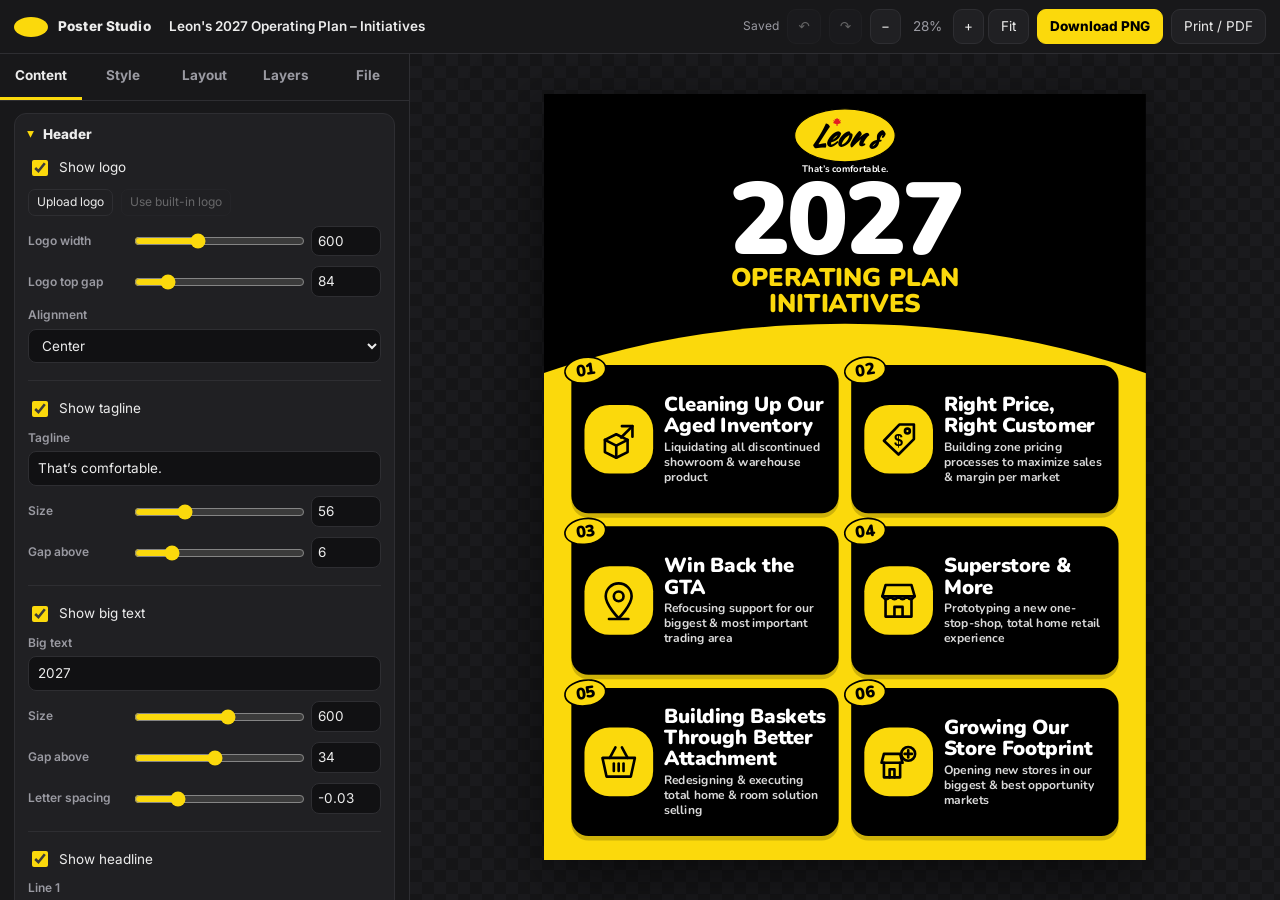
==== commit eca04b69: "Poster Studio: adjustable top/bottom split (default 30/70) Adds a split slider with 50/50, 40/60, 30" ====
--- a/operating-plan/index.html
+++ b/operating-plan/index.html
@@ -205,9 +205,9 @@
   header:{align:'center',showLogo:true,logoSrc:'',logoW:600,logoTop:84,
           showTag:true,tagline:'That’s comfortable.',tagSize:56,tagGap:6,
           showBig:true,big:'2027',bigSize:600,bigGap:34,bigSpacing:-0.03,
-          showHl:true,line1:'Operating Plan',line2:'Initiatives',hlSize:150,hlGap:20,hlUpper:true,hlLine:1.02},
-  dome:{show:true,shape:'ellipse',dir:'up',top:1425,rx:2000,ry:1150},
-  grid:{cols:2,top:1570,bottom:84,side:96,gapX:44,gapY:46,radius:60,style:'solid',alt:false,shadow:true,autoShrink:true,
+          autoFit:true,showHl:true,line1:'Operating Plan',line2:'Initiatives',hlSize:150,hlGap:20,hlUpper:true,hlLine:1.02},
+  dome:{show:true,shape:'ellipse',dir:'up',top:806,rx:2000,ry:1150},
+  grid:{cols:2,top:951,offset:145,follow:true,autoGrow:true,bottom:84,side:96,gapX:44,gapY:46,radius:60,style:'solid',alt:false,shadow:true,autoShrink:true,
         layout:'row',badge:'oval',badgeStart:1,badgePad:true,iconShape:'circle',iconSize:176,titleSize:52,descSize:31},
   cards:[
     {id:uid(),title:'Cleaning Up Our Aged Inventory',desc:'Liquidating all discontinued showroom & warehouse product',icon:'inventory',visible:true},
@@ -257,7 +257,14 @@
 let saveT=null;
 function saveSoon(){$('#saved').textContent='Saving…';clearTimeout(saveT);saveT=setTimeout(save,500)}
 function save(){try{localStorage.setItem(LS,JSON.stringify({state:S,assets:ASSETS}));$('#saved').textContent='Saved'}catch(e){$('#saved').textContent='Not saved';toast('Autosave is full (large images). Use File → Save project.')}}
-function load(){try{const r=JSON.parse(localStorage.getItem(LS)||'null');if(r&&r.state){S=merge(defaults(),r.state);S.cards=r.state.cards||S.cards;S.layers=r.state.layers||[];S.fonts.custom=(r.state.fonts&&r.state.fonts.custom)||[];ASSETS=r.assets||{}}}catch(e){}}
+/* older saves: keep their look (no auto-grow, header unscaled) and learn the grid/dome offset */
+function migrate(raw){
+  const g=raw.grid||{};
+  if(!('offset' in g))S.grid.offset=S.grid.top-S.dome.top;
+  if(!('autoGrow' in g))S.grid.autoGrow=false;
+  if(!(raw.header&&'autoFit' in raw.header))S.header.autoFit=false;
+}
+function load(){try{const r=JSON.parse(localStorage.getItem(LS)||'null');if(r&&r.state){S=merge(defaults(),r.state);S.cards=r.state.cards||S.cards;S.layers=r.state.layers||[];S.fonts.custom=(r.state.fonts&&r.state.fonts.custom)||[];ASSETS=r.assets||{};migrate(r.state)}}catch(e){}}
 
 let toastT;
 function toast(m){const t=$('#toast');t.textContent=m;t.classList.add('on');clearTimeout(toastT);toastT=setTimeout(()=>t.classList.remove('on'),2600)}
@@ -377,7 +384,7 @@
     g=`<div class="guides" data-html2canvas-ignore="true" style="position:absolute;left:${b}px;top:${b}px;width:${DW}px;height:${H}px;outline:4px dashed rgba(229,72,77,.95);pointer-events:none;z-index:50"><div style="position:absolute;left:${safe}px;top:${safe}px;right:${safe}px;bottom:${safe}px;outline:4px dashed rgba(60,200,120,.9)"></div></div>`;
   }
   P.innerHTML=domeHTML(b,H,th,tw)+`<div id="content" style="position:absolute;left:${b}px;top:${b}px;width:${DW}px;height:${H}px">${layersHTML(true)}${headerHTML()}${gridHTML()}${layersHTML(false)}</div>`+g;
-  fitView();placeLeaf();fitText();fitCards();applySel();updatePrintCSS();
+  fitView();fitText();fitHeader();fitCards();placeLeaf();applySel();updatePrintCSS();
 }
 /* put the red maple leaf on the apostrophe of the drawn logo */
 function placeLeaf(){
@@ -395,18 +402,55 @@
     let n=0;while(el.scrollWidth>max+1&&s>20&&n++<80){s*=.97;el.style.fontSize=s+'px'}
   });
 }
-/* optional: shrink card text so it always fits inside its card (display only) */
+/* Card text auto-fit (display only – your sizes stay as set).
+   One shared factor for all cards so they stay consistent: it shrinks text that overflows and,
+   if "enlarge" is on, grows text/icons to use tall cards (e.g. in a 30 / 70 split). */
 function fitCards(){
-  if(!S.grid.autoShrink)return;
-  $$('#poster .card').forEach(card=>{
-    const txt=$('.txt',card),icn=$('.icn',card),h=$('h3',card),p=$('p',card);if(!txt)return;
-    const cs=getComputedStyle(card),pad=parseFloat(cs.paddingTop)+parseFloat(cs.paddingBottom),gap=parseFloat(cs.rowGap)||0;
-    const stack=S.grid.layout==='stack',avail=card.clientHeight-pad-(cs.borderBottomWidth?parseFloat(cs.borderBottomWidth)*2:0);
-    const need=()=>txt.offsetHeight+(stack&&icn?icn.offsetHeight+gap:0);
-    let f=1,n=0;const h0=parseFloat(h.style.fontSize),p0=parseFloat(p.style.fontSize);
-    while(need()>avail&&f>.45&&n++<40){f*=.96;h.style.fontSize=h0*f+'px';p.style.fontSize=p0*f+'px'}
+  const g=S.grid,cards=$$('#poster .card');if(!cards.length)return;
+  const apply=f=>{
+    const ig=f>1?Math.min(f,1.5):1;
+    cards.forEach(c=>{
+      const h=$('h3',c),p=$('p',c),icn=$('.icn',c);
+      h.style.fontSize=g.titleSize*f+'px';p.style.fontSize=g.descSize*f+'px';
+      if(icn){const sz=g.iconSize*ig;icn.style.width=icn.style.height=sz+'px';const sv=$('svg',icn);if(sv){const s2=sz*(g.iconShape==='none'?.8:.59);sv.setAttribute('width',s2);sv.setAttribute('height',s2)}}
+    });
+  };
+  const fits=(k)=>cards.every(c=>{
+    const txt=$('.txt',c),icn=$('.icn',c),cs=getComputedStyle(c);
+    const pad=parseFloat(cs.paddingTop)+parseFloat(cs.paddingBottom)+(parseFloat(cs.borderBottomWidth)||0)*2;
+    const stack=g.layout==='stack',gap=parseFloat(cs.rowGap)||0;
+    const need=txt.offsetHeight+(stack&&icn?icn.offsetHeight+gap:0);
+    const avail=c.clientHeight-pad;
+    return need<=avail*k;
   });
-}
+  apply(1);
+  if(g.autoGrow){
+    let f=1.8,n=0;apply(f);
+    while(!fits(.86)&&f>1&&n++<60){f*=.97;apply(f)}
+    if(f<=1)apply(1);
+  }
+  if(g.autoShrink&&!fits(1)){
+    let f=1,n=0;
+    while(!fits(1)&&f>.45&&n++<60){f*=.96;apply(f)}
+  }
+}
+/* scale the whole header block down so it fits above the yellow curve */
+function fitHeader(){
+  const hdr=$('#poster .hdr');if(!hdr)return;
+  hdr.style.transform='none';
+  if(!S.header.autoFit||!S.dome.show||S.dome.dir!=='up')return;
+  const avail=S.dome.top-24,h=hdr.offsetHeight;
+  if(h<=avail||h<=0)return;
+  hdr.style.transformOrigin=`top ${S.header.align}`;
+  hdr.style.transform=`scale(${clamp(avail/h,.25,1)})`;
+}
+/* top/bottom split – % of poster height where the yellow starts */
+const splitPct=()=>Math.round(S.dome.top/DH()*100);
+function applySplit(pct){
+  S.dome.top=Math.round(DH()*pct/100);
+  if(S.grid.follow)S.grid.top=S.dome.top+S.grid.offset;
+}
+function syncSplit(){$$('#panel [data-k="__split"]').forEach(o=>{if(o!==document.activeElement)o.value=splitPct()});$$('#panel [data-k="dome.top"]').forEach(o=>{if(o!==document.activeElement)o.value=S.dome.top});$$('#panel [data-k="grid.top"]').forEach(o=>{if(o!==document.activeElement)o.value=S.grid.top})}
 function fitView(){
   const b=bleedPx(),tw=DW+2*b,th=DH()+2*b,W=$('#work'),pad=40;
   let s=view.zoom==='fit'?Math.min((W.clientWidth-pad*2)/tw,(W.clientHeight-pad*2)/th):view.zoom;
@@ -502,6 +546,13 @@
       ${nm('Bleed (in)','canvas.bleed',0,1,0.0625)}
       ${ck('Re-space dome & grid when height changes','canvas.autoFit')}
       <div class="hint">Bleed adds extra margin on every side for print (typically 0.125 in). Turn on “Show trim & safe guides” under File to see it.</div>`,true)
+   +det('Top / bottom split',`
+      <div class="num"><span>Yellow starts at (% of height)</span><input type="range" data-k="__split" data-t="n" min="8" max="92" step="1" value="${splitPct()}"><input type="number" data-k="__split" data-t="n" step="1" value="${splitPct()}"></div>
+      <div class="btns"><button class="btn sm" data-act="split" data-v="50">50 / 50</button><button class="btn sm" data-act="split" data-v="40">40 / 60</button><button class="btn sm pri" data-act="split" data-v="30">30 / 70</button><button class="btn sm" data-act="split" data-v="25">25 / 75</button></div>
+      ${ck('Move the cards with the curve','grid.follow')}
+      ${ck('Enlarge card text & icons to fill tall cards','grid.autoGrow')}
+      ${ck('Scale the header down to fit the top area','header.autoFit')}
+      <div class="hint">Drag the slider to choose how much of the poster is the black top (headline) versus the yellow bottom (initiatives).</div>`,true)
    +det('Dome / curve',`
       ${ck('Show dome','dome.show')}
       <div class="two">${sl('Shape','dome.shape',[['ellipse','Curved'],['flat','Flat']])}${sl('Direction','dome.dir',[['up','Rises from bottom'],['down','Hangs from top']])}</div>
@@ -569,6 +620,11 @@
   const el=e.target,k=el.dataset&&el.dataset.k;
   if(el.id==='fontFree'||el.id==='canvasPre'||el.id==='outW'||!k)return;
   if(k==='__guides'){guides=el.checked;renderPoster();return}
+  if(k==='__split'){
+    const pv=parseFloat(el.value);if(!isFinite(pv))return;
+    applySplit(clamp(pv,5,95));
+    $$('#panel [data-k="__split"]').forEach(o=>{if(o!==el)o.value=pv});syncSplit();change();return;
+  }
   let v;
   switch(el.dataset.t){
     case 'n':v=parseFloat(el.value);if(!isFinite(v))return;break;
@@ -580,6 +636,10 @@
   set(k,v);
   $$(`#panel [data-k="${k}"]`).forEach(o=>{if(o!==el&&o.type!=='checkbox')o.value=v});
   if(k==='canvas.wIn'||k==='canvas.hIn')autoFit(k,old);
+  if(k==='dome.top'&&S.grid.follow)S.grid.top=S.dome.top+S.grid.offset;
+  if(k==='grid.top')S.grid.offset=S.grid.top-S.dome.top;
+  if(k==='grid.follow'&&v)S.grid.offset=S.grid.top-S.dome.top;
+  if(/^(dome\.top|grid\.top|canvas\.)/.test(k))syncSplit();
   change();
   if(/^cards\.\d+\.title$/.test(k)||/^layers\.\d+\.text$/.test(k)){const i=k.split('.')[1];const it=(k.startsWith('cards')?$$('#panel .item')[i]:null);if(it){const t=$('.t',it);if(t)t.textContent=v||'(untitled)'}}
   if(k==='fonts.family')loadCustomFonts();
@@ -597,6 +657,7 @@
   const f=now/prev;
   S.dome.top=Math.round(S.dome.top*f);S.grid.top=Math.round(S.grid.top*f);
   S.grid.bottom=Math.round(S.grid.bottom*f);
+  S.grid.offset=S.grid.top-S.dome.top;
 }
 
 panel.addEventListener('toggle',e=>{const d=e.target;if(d.tagName==='DETAILS'&&d.dataset.k0)OPEN[d.dataset.k0]=d.open},true);
@@ -609,6 +670,7 @@
   const rebuild=()=>{renderSidebar();change()};
   switch(a){
     case 'undo':undo();break; case 'redo':redo();break;
+    case 'split':{applySplit(+v);S.grid.autoGrow=+v<45;rebuild();break}
     case 'zoom-fit':view.zoom='fit';fitView();placeLeaf();break;
     case 'zoom-in':view.zoom=clamp((view.s||1)*1.25,.05,3);fitView();placeLeaf();break;
     case 'zoom-out':view.zoom=clamp((view.s||1)/1.25,.05,3);fitView();placeLeaf();break;
@@ -685,7 +747,7 @@
 }
 $('#fileJson').addEventListener('change',async e=>{
   const f=e.target.files[0];if(!f)return;
-  try{const j=JSON.parse(await f.text());if(!j.state)throw 0;S=merge(defaults(),j.state);S.cards=j.state.cards||S.cards;S.layers=j.state.layers||[];S.fonts.custom=(j.state.fonts&&j.state.fonts.custom)||[];ASSETS=j.assets||{};loadedFonts=new Set();sel=null;openCard=0;fullRender();commit();saveSoon();toast('Project opened')}
+  try{const j=JSON.parse(await f.text());if(!j.state)throw 0;S=merge(defaults(),j.state);S.cards=j.state.cards||S.cards;S.layers=j.state.layers||[];S.fonts.custom=(j.state.fonts&&j.state.fonts.custom)||[];ASSETS=j.assets||{};migrate(j.state);loadedFonts=new Set();sel=null;openCard=0;fullRender();commit();saveSoon();toast('Project opened')}
   catch(err){toast('That file is not a Poster Studio project')}
   e.target.value='';
 });
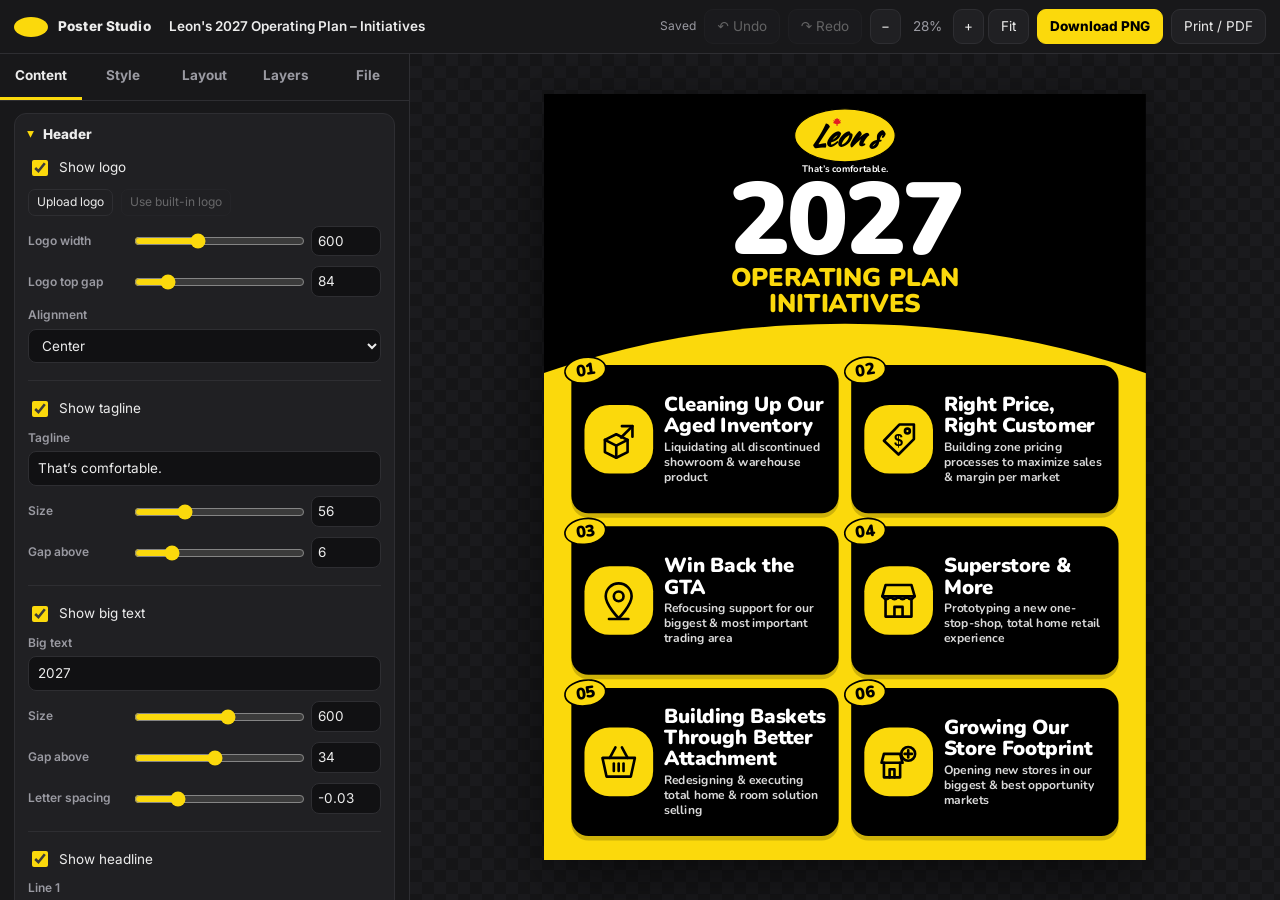
==== commit 716b0be0: "Poster Studio: labelled Undo/Redo, step history, header click fix Undo/Redo are now labelled buttons" ====
--- a/operating-plan/index.html
+++ b/operating-plan/index.html
@@ -72,6 +72,13 @@
   .pre .sw b{flex:1}
   .pre span{font-size:12px;font-weight:700}
 
+  .hlist{display:grid;gap:4px;max-height:260px;overflow:auto}
+  .hist{display:grid;grid-template-columns:30px 1fr auto;align-items:center;gap:8px;text-align:left;background:#111113;border:1px solid var(--line);border-radius:8px;padding:6px 9px;cursor:pointer}
+  .hist:hover{border-color:#55555c}
+  .hist b{color:var(--mut);font-weight:700}
+  .hist em{font-style:normal;font-size:11px;color:var(--mut)}
+  .hist.on{border-color:var(--y);background:#1e1c08}.hist.on em{color:var(--y)}
+  .hist.fut{opacity:.5}
   /* initiative list */
   .item{border:1px solid var(--line);border-radius:12px;background:var(--panel2);margin-bottom:8px;overflow:hidden}
   .item.on{border-color:var(--y)}
@@ -118,8 +125,8 @@
     <input id="pname" type="text" spellcheck="false" title="Project name">
     <span class="sp"></span>
     <span id="saved">Saved</span>
-    <button class="btn ic" id="undo" data-act="undo" title="Undo (Ctrl+Z)">↶</button>
-    <button class="btn ic" id="redo" data-act="redo" title="Redo (Ctrl+Shift+Z)">↷</button>
+    <button class="btn" id="undo" data-act="undo" title="Undo (Ctrl/Cmd+Z)">↶ Undo</button>
+    <button class="btn" id="redo" data-act="redo" title="Redo (Ctrl/Cmd+Shift+Z)">↷ Redo</button>
     <div class="zoom">
       <button class="btn ic" data-act="zoom-out" title="Zoom out">−</button>
       <span id="zoomLbl">100%</span>
@@ -245,14 +252,49 @@
 const hexA=(h,a)=>{h=String(h).replace('#','');if(h.length===3)h=h.split('').map(x=>x+x).join('');const n=parseInt(h,16);return `rgba(${n>>16&255},${n>>8&255},${n&255},${a})`};
 function merge(d,s){if(Array.isArray(d)||typeof d!=='object'||d===null)return s===undefined?d:s;const o={...d};if(s&&typeof s==='object'&&!Array.isArray(s))for(const k in s)o[k]=(k in d)?merge(d[k],s[k]):s[k];return o}
 
+/* History: every step is a snapshot with a short label, so you can undo, redo or jump to any point */
 function snap(){return JSON.stringify(S)}
-let commitT=null;
+let commitT=null,pendLabel='Edit';
+const note=l=>{pendLabel=l};
 function commitSoon(){clearTimeout(commitT);commitT=setTimeout(commit,350)}
-function commit(){clearTimeout(commitT);const j=snap();if(HIST[HI]===j)return;HIST=HIST.slice(0,HI+1);HIST.push(j);if(HIST.length>80)HIST.shift();HI=HIST.length-1;updUndo()}
+function commit(){
+  clearTimeout(commitT);const j=snap();
+  if(HIST[HI]&&HIST[HI].j===j){pendLabel='Edit';return}
+  HIST=HIST.slice(0,HI+1);HIST.push({j,label:HI<0?'Start':pendLabel,t:Date.now()});pendLabel='Edit';
+  if(HIST.length>100)HIST.shift();HI=HIST.length-1;updUndo();
+}
 function restore(j){S=JSON.parse(j);sel=sel&&sel.t==='layer'&&!S.layers.find(l=>l.id===sel.id)?null:sel;fullRender()}
-function undo(){commit();if(HI>0){HI--;restore(HIST[HI]);updUndo();saveSoon()}}
-function redo(){if(HI<HIST.length-1){HI++;restore(HIST[HI]);updUndo();saveSoon()}}
-function updUndo(){$('#undo').disabled=HI<=0;$('#redo').disabled=HI>=HIST.length-1}
+function undo(){commit();if(HI>0){HI--;restore(HIST[HI].j);updUndo();saveSoon();toast('Undid: '+HIST[HI+1].label)}else toast('Nothing to undo')}
+function redo(){commit();if(HI<HIST.length-1){HI++;restore(HIST[HI].j);updUndo();saveSoon();toast('Redid: '+HIST[HI].label)}else toast('Nothing to redo')}
+function jump(i){commit();if(i>=0&&i<HIST.length&&i!==HI){HI=i;restore(HIST[HI].j);updUndo();saveSoon()}}
+function histHTML(){
+  if(!HIST.length)return '<div class="hint">No steps yet.</div>';
+  const from=Math.max(0,HIST.length-40);let s='';
+  for(let i=HIST.length-1;i>=from;i--){
+    const h=HIST[i],on=i===HI,future=i>HI;
+    s+=`<button class="hist${on?' on':''}${future?' fut':''}" data-act="hist" data-i="${i}"><b>${i+1}</b><span>${esc(h.label)}</span><em>${on?'current':future?'undone':''}</em></button>`;
+  }
+  return s;
+}
+function updUndo(){
+  const u=$('#undo'),r=$('#redo');
+  u.disabled=HI<=0;r.disabled=HI>=HIST.length-1;
+  u.title=HI>0?`Undo: ${HIST[HI].label} (Ctrl/Cmd+Z)`:'Nothing to undo';
+  r.title=HI<HIST.length-1?`Redo: ${HIST[HI+1].label} (Ctrl/Cmd+Shift+Z)`:'Nothing to redo';
+  const l=$('#histList');if(l)l.innerHTML=histHTML();
+}
+function labelFor(k){
+  if(/^cards\.\d+\.title$/.test(k))return 'Edit initiative '+(+k.split('.')[1]+1)+' title';
+  if(/^cards\.\d+\.desc$/.test(k))return 'Edit initiative '+(+k.split('.')[1]+1)+' text';
+  if(/^theme\./.test(k))return 'Change colour';
+  if(/^fonts\./.test(k))return 'Change font';
+  if(/^header\./.test(k))return 'Edit header';
+  if(/^dome\.|^__split$/.test(k))return 'Adjust curve / split';
+  if(/^grid\./.test(k))return 'Adjust card grid';
+  if(/^canvas\./.test(k))return 'Change canvas';
+  if(/^layers\./.test(k))return 'Edit layer';
+  return 'Edit';
+}
 
 let saveT=null;
 function saveSoon(){$('#saved').textContent='Saving…';clearTimeout(saveT);saveT=setTimeout(save,500)}
@@ -288,9 +330,9 @@
 
 function logoHTML(){
   const h=S.header,w=h.logoW,mt=h.logoTop,ref=src(h.logoSrc);
-  if(ref)return `<div class="logo" style="margin-top:${mt}px;width:${w}px"><img src="${ref}" alt="Logo" style="width:100%;display:block"></div>`;
+  if(ref)return `<div class="logo" style="margin-top:${mt}px;width:${w}px;position:relative;z-index:5"><img src="${ref}" alt="Logo" style="width:100%;display:block"></div>`;
   const fs=w*.28;
-  return `<div class="logo" style="margin-top:${mt}px;width:${w}px;height:${w*.5333}px;position:relative">
+  return `<div class="logo" style="margin-top:${mt}px;width:${w}px;height:${w*.5333}px;position:relative;z-index:5">
     <div class="oval" style="position:absolute;left:0;top:0;width:100%;height:100%;border-radius:50%;background:#FBD90C;border:${w*.0133}px solid #000;display:flex;align-items:center;justify-content:center">
       <span class="lt" style="font-family:'Kaushan Script','Brush Script MT',cursive;font-style:italic;font-weight:700;font-size:${fs}px;line-height:1;color:#000;white-space:nowrap;margin-top:${fs*.06}px">Leon<span class="apos" style="display:inline-block;width:${fs*.2}px"></span>s</span>
     </div>
@@ -302,11 +344,11 @@
   const al={left:'flex-start',center:'center',right:'flex-end'}[h.align]||'center';
   let s=`<div class="hdr" data-sel="header" style="position:absolute;left:0;top:0;width:${DW}px;padding:0 ${S.grid.side}px;display:flex;flex-direction:column;align-items:${al};text-align:${h.align}">`;
   if(h.showLogo)s+=logoHTML();
-  if(h.showTag)s+=`<p class="ed fit" data-bind="header.tagline" contenteditable="true" spellcheck="false" style="margin:${h.tagGap}px 0 0;font-size:${h.tagSize}px;font-weight:${F.bodyW};color:${T.tag};line-height:1.15">${esc(h.tagline)}</p>`;
-  if(h.showBig)s+=`<div class="ed fit" data-bind="header.big" contenteditable="true" spellcheck="false" style="margin:${h.bigGap}px 0 0;font-size:${h.bigSize}px;font-weight:${F.headW};line-height:.8;letter-spacing:${h.bigSpacing}em;color:${T.big};white-space:nowrap">${esc(h.big)}</div>`;
+  if(h.showTag)s+=`<p class="ed fit" data-bind="header.tagline" contenteditable="true" spellcheck="false" style="position:relative;z-index:4;margin:${h.tagGap}px 0 0;font-size:${h.tagSize}px;font-weight:${F.bodyW};color:${T.tag};line-height:1.15">${esc(h.tagline)}</p>`;
+  if(h.showBig)s+=`<div class="ed fit" data-bind="header.big" contenteditable="true" spellcheck="false" style="position:relative;z-index:1;margin:${h.bigGap}px 0 0;font-size:${h.bigSize}px;font-weight:${F.headW};line-height:.8;letter-spacing:${h.bigSpacing}em;color:${T.big};white-space:nowrap">${esc(h.big)}</div>`;
   if(h.showHl){
     const st=`font-size:${h.hlSize}px;font-weight:${F.headW};color:${T.hl};line-height:${h.hlLine};text-transform:${h.hlUpper?'uppercase':'none'};white-space:nowrap;display:inline-block`;
-    s+=`<div style="margin-top:${h.hlGap}px;display:flex;flex-direction:column;align-items:${al}">`;
+    s+=`<div style="position:relative;z-index:3;margin-top:${h.hlGap}px;display:flex;flex-direction:column;align-items:${al}">`;
     if(h.line1!=='')s+=`<span class="ed fit" data-bind="header.line1" contenteditable="true" spellcheck="false" style="${st}">${esc(h.line1)}</span>`;
     if(h.line2!=='')s+=`<span class="ed fit" data-bind="header.line2" contenteditable="true" spellcheck="false" style="${st}">${esc(h.line2)}</span>`;
     s+='</div>';
@@ -587,7 +629,11 @@
 }
 function tabFile(){
   const wIn=S.canvas.wIn+2*S.canvas.bleed;
-  return det('Export image',`
+  return det('History (undo / redo)',`
+      <div class="btns"><button class="btn" data-act="undo">↶ Undo</button><button class="btn" data-act="redo">↷ Redo</button></div>
+      <div id="histList" class="hlist">${histHTML()}</div>
+      <div class="hint">Click any step to jump back to that point. Steps marked “undone” come back if you click Redo or jump forward – making a new change clears them. Shortcuts: <span class="kbd">Ctrl/Cmd</span>+<span class="kbd">Z</span> and <span class="kbd">Ctrl/Cmd</span>+<span class="kbd">Shift</span>+<span class="kbd">Z</span>.</div>`,true)
+   +det('Export image',`
       <div class="f"><span>Output width (pixels)</span><input type="number" id="outW" min="300" max="9000" value="${Math.round(wIn*150)}"></div>
       <div class="btns"><button class="btn sm" data-act="out" data-v="${Math.round(wIn*72)}">Screen 72 dpi</button><button class="btn sm" data-act="out" data-v="${Math.round(wIn*150)}">Print 150 dpi</button><button class="btn sm" data-act="out" data-v="${Math.round(wIn*200)}">200 dpi</button></div>
       <div class="btns"><button class="btn pri" data-act="export-png">Download PNG</button><button class="btn" data-act="export-pdf">Print / Save as PDF</button></div>
@@ -620,6 +666,7 @@
   const el=e.target,k=el.dataset&&el.dataset.k;
   if(el.id==='fontFree'||el.id==='canvasPre'||el.id==='outW'||!k)return;
   if(k==='__guides'){guides=el.checked;renderPoster();return}
+  note(labelFor(k));
   if(k==='__split'){
     const pv=parseFloat(el.value);if(!isFinite(pv))return;
     applySplit(clamp(pv,5,95));
@@ -646,7 +693,7 @@
 });
 panel.addEventListener('change',e=>{
   const el=e.target;
-  if(el.id==='canvasPre'){const c=CANVASES[+el.value];if(!c)return;const old=S.canvas.hIn/S.canvas.wIn;S.canvas.wIn=c[1];S.canvas.hIn=c[2];autoFit('canvas.hIn',null,old);change();renderSidebar()}
+  if(el.id==='canvasPre'){note('Change canvas size');const c=CANVASES[+el.value];if(!c)return;const old=S.canvas.hIn/S.canvas.wIn;S.canvas.wIn=c[1];S.canvas.hIn=c[2];autoFit('canvas.hIn',null,old);change();renderSidebar()}
   if(el.dataset&&(el.dataset.k==='canvas.wIn'||el.dataset.k==='canvas.hIn'))renderSidebar();
   if(el.dataset&&(el.dataset.k==='grid.cols'))renderSidebar();
 });
@@ -668,7 +715,10 @@
   const a=t.dataset.act,i=+t.dataset.i,id=t.dataset.id,v=t.dataset.v;
   e.stopPropagation&&0;
   const rebuild=()=>{renderSidebar();change()};
+  const LB={'card-add':'Add initiative','card-del':'Delete initiative','card-dup':'Duplicate initiative','card-up':'Move initiative up','card-down':'Move initiative down','card-vis':'Show / hide initiative','card-icon':'Change icon','logo-up':'Upload logo','logo-clear':'Use built-in logo','preset':'Apply colour theme','font-use':'Change font','layer-text':'Add text layer','layer-shape':'Add shape','layer-img':'Add image','layer-del':'Delete layer','layer-dup':'Duplicate layer','layer-vis':'Show / hide layer','layer-up':'Bring layer forward','layer-down':'Send layer back','layer-swap':'Replace image','split':'Change top / bottom split','reset':'Reset to default'};
+  if(LB[a])note(LB[a]);
   switch(a){
+    case 'hist':jump(i);break;
     case 'undo':undo();break; case 'redo':redo();break;
     case 'split':{applySplit(+v);S.grid.autoGrow=+v<45;rebuild();break}
     case 'zoom-fit':view.zoom='fit';fitView();placeLeaf();break;
@@ -738,7 +788,7 @@
   const f=e.target.files[0];if(!f)return;
   const url=await readURL(f),id=uid();ASSETS[id]=url;
   const name=f.name.replace(/\.[^.]+$/,'').replace(/[^\w\- ]+/g,' ').trim()||'Custom font';
-  S.fonts.custom.push({name,asset:id});S.fonts.family=name;
+  note('Add font');S.fonts.custom.push({name,asset:id});S.fonts.family=name;
   loadCustomFonts();renderSidebar();change();toast('Font added: '+name);e.target.value='';
 });
 function saveJSON(){
@@ -747,7 +797,7 @@
 }
 $('#fileJson').addEventListener('change',async e=>{
   const f=e.target.files[0];if(!f)return;
-  try{const j=JSON.parse(await f.text());if(!j.state)throw 0;S=merge(defaults(),j.state);S.cards=j.state.cards||S.cards;S.layers=j.state.layers||[];S.fonts.custom=(j.state.fonts&&j.state.fonts.custom)||[];ASSETS=j.assets||{};migrate(j.state);loadedFonts=new Set();sel=null;openCard=0;fullRender();commit();saveSoon();toast('Project opened')}
+  try{const j=JSON.parse(await f.text());if(!j.state)throw 0;note('Open project');S=merge(defaults(),j.state);S.cards=j.state.cards||S.cards;S.layers=j.state.layers||[];S.fonts.custom=(j.state.fonts&&j.state.fonts.custom)||[];ASSETS=j.assets||{};migrate(j.state);loadedFonts=new Set();sel=null;openCard=0;fullRender();commit();saveSoon();toast('Project opened')}
   catch(err){toast('That file is not a Poster Studio project')}
   e.target.value='';
 });
@@ -759,7 +809,7 @@
 panel.addEventListener('dragstart',e=>{const it=e.target.closest('.item[data-i]');if(!it)return;dragFrom=+it.dataset.i;e.dataTransfer.effectAllowed='move';try{e.dataTransfer.setData('text/plain',String(dragFrom))}catch(_){}});
 panel.addEventListener('dragover',e=>{const it=e.target.closest('.item[data-i]');if(!it||dragFrom==null)return;e.preventDefault();$$('#panel .dragover').forEach(x=>x.classList.remove('dragover'));it.classList.add('dragover')});
 panel.addEventListener('dragleave',e=>{const it=e.target.closest('.item[data-i]');if(it)it.classList.remove('dragover')});
-panel.addEventListener('drop',e=>{const it=e.target.closest('.item[data-i]');if(!it||dragFrom==null)return;e.preventDefault();const to=+it.dataset.i;if(to!==dragFrom){const [m]=S.cards.splice(dragFrom,1);S.cards.splice(to,0,m);openCard=to;sel={t:'card',i:to};renderSidebar();change()}dragFrom=null});
+panel.addEventListener('drop',e=>{const it=e.target.closest('.item[data-i]');if(!it||dragFrom==null)return;e.preventDefault();const to=+it.dataset.i;if(to!==dragFrom){note('Reorder initiatives');const [m]=S.cards.splice(dragFrom,1);S.cards.splice(to,0,m);openCard=to;sel={t:'card',i:to};renderSidebar();change()}dragFrom=null});
 panel.addEventListener('dragend',()=>{dragFrom=null;$$('#panel .dragover').forEach(x=>x.classList.remove('dragover'))});
 
 /* ---------- poster: inline text editing, selection, layer drag/resize ---------- */
@@ -767,7 +817,7 @@
 poster.addEventListener('input',e=>{
   const el=e.target.closest('[data-bind]');if(!el)return;
   const path=el.dataset.bind,val=el.dataset.multi?el.innerText.replace(/\n$/,''):el.textContent;
-  set(path,val);
+  set(path,val);note(labelFor(path).replace(/^Edit$/,'Edit text'));
   $$(`#panel [data-k="${path}"]`).forEach(o=>{if(o!==document.activeElement)o.value=val});
   if(/^cards\.\d+\.title$/.test(path)){const it=$$('#panel .item')[path.split('.')[1]];const t=it&&$('.t',it);if(t)t.textContent=val||'(untitled)'}
   fitText();if(/^cards\./.test(path)){const c=el.closest('.card');if(c){const h=$('h3',c),p=$('p',c);h.style.fontSize=S.grid.titleSize+'px';p.style.fontSize=S.grid.descSize+'px'}fitCards()}commitSoon();saveSoon();
@@ -815,14 +865,17 @@
   if(drag.mode==='move'){L.x=Math.round(drag.lx+dx);L.y=Math.round(drag.ly+dy);drag.el.style.left=L.x+'px';drag.el.style.top=L.y+'px'}
   else{L.w=Math.max(20,Math.round(drag.lw+dx));drag.el.style.width=L.w+'px';if(L.type==='shape'){L.h=Math.max(10,Math.round(drag.lh+dy));drag.el.style.height=L.h+'px'}}
 });
+let drag0='move';
 window.addEventListener('pointerup',()=>{
-  if(!drag)return;const L=S.layers.find(l=>l.id===drag.id);drag=null;
-  if(L){['x','y','w','h'].forEach(p=>$$(`#panel [data-k="layers.${S.layers.indexOf(L)}.${p}"]`).forEach(o=>o.value=L[p]));commitSoon();saveSoon()}
+  if(!drag)return;const L=S.layers.find(l=>l.id===drag.id);drag0=drag.mode;drag=null;
+  if(L){note(drag0==='resize'?'Resize layer':'Move layer');['x','y','w','h'].forEach(p=>$$(`#panel [data-k="layers.${S.layers.indexOf(L)}.${p}"]`).forEach(o=>o.value=L[p]));commitSoon();saveSoon()}
 });
 document.addEventListener('keydown',e=>{
-  const mod=e.metaKey||e.ctrlKey,typing=/INPUT|TEXTAREA|SELECT/.test(document.activeElement.tagName)||document.activeElement.isContentEditable;
-  if(mod&&e.key.toLowerCase()==='z'&&!typing){e.preventDefault();e.shiftKey?redo():undo();return}
-  if(mod&&e.key.toLowerCase()==='y'&&!typing){e.preventDefault();redo();return}
+  const ae=document.activeElement,mod=e.metaKey||e.ctrlKey,typing=/INPUT|TEXTAREA|SELECT/.test(ae.tagName)||ae.isContentEditable;
+  /* while typing in a text box the browser's own character-level undo applies; everywhere else (sliders, dropdowns, the poster, buttons) it is the app's undo */
+  const textual=ae.isContentEditable||ae.tagName==='TEXTAREA'||(ae.tagName==='INPUT'&&!['range','checkbox','color','button','file'].includes(ae.type));
+  if(mod&&e.key.toLowerCase()==='z'&&!textual){e.preventDefault();e.shiftKey?redo():undo();return}
+  if(mod&&e.key.toLowerCase()==='y'&&!textual){e.preventDefault();redo();return}
   if(typing||!sel||sel.t!=='layer')return;
   const L=S.layers.find(l=>l.id===sel.id);if(!L)return;
   const st=e.shiftKey?10:1;let used=true;
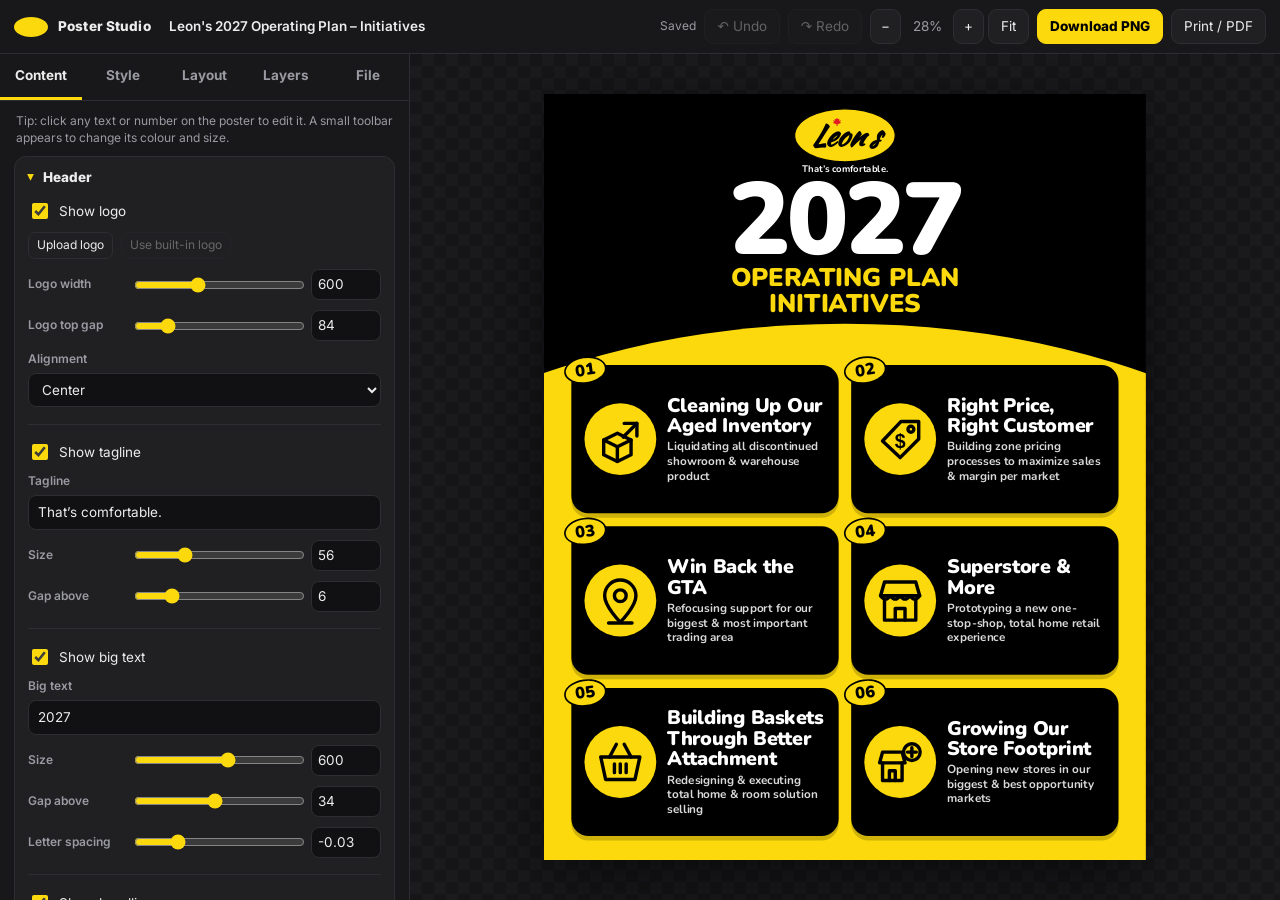
==== commit c0f9a11d: "Poster Studio: more icons, icon sizing, editable numbers, colour controls Co-Authored-By: Claude Son" ====
--- a/operating-plan/index.html
+++ b/operating-plan/index.html
@@ -90,7 +90,7 @@
   .grip{cursor:grab;color:var(--mut);padding:0 2px;user-select:none}
   .ib{padding:3px 6px;font-size:12px}
   .ibody{padding:4px 12px 12px;display:grid;gap:10px;border-top:1px solid var(--line)}
-  .icons{display:grid;grid-template-columns:repeat(7,1fr);gap:6px}
+  .icons{display:grid;grid-template-columns:repeat(8,1fr);gap:6px}
   .icons button{aspect-ratio:1;border:1px solid var(--line);border-radius:9px;background:#111113;cursor:pointer;display:grid;place-items:center;padding:5px}
   .icons button.on{background:var(--y);border-color:var(--y)}
   .icons button svg{width:100%;height:100%}
@@ -110,6 +110,18 @@
   #poster .rh{position:absolute;right:-18px;bottom:-18px;width:36px;height:36px;border-radius:50%;background:var(--blue);border:5px solid #fff;cursor:nwse-resize;display:none}
   #poster .layer.is-sel .rh{display:block}
   #poster .card,#poster .hdr{cursor:default}
+  #tt{position:fixed;z-index:45;display:flex;align-items:center;gap:6px;background:#fff;color:#111;border-radius:12px;padding:6px 8px;box-shadow:0 10px 40px rgba(0,0,0,.55);font-weight:700;font-size:12.5px;white-space:nowrap}
+  #tt[hidden]{display:none}
+  #tt #ttName{padding:0 4px;color:#555}
+  #tt .sw{width:22px;height:22px;border-radius:50%;border:2px solid rgba(0,0,0,.25);cursor:pointer;padding:0;margin-right:2px}
+  #tt .sw:hover{transform:scale(1.15)}
+  #tt button:not(.sw){border:1px solid #ccc;background:#f4f4f4;border-radius:7px;padding:3px 8px;cursor:pointer;font-weight:800}
+  #tt input[type=color]{width:30px;height:26px;padding:0;border:1px solid #ccc;border-radius:6px;background:none;cursor:pointer}
+  .chips{display:flex;flex-wrap:wrap;gap:6px}
+  .chip{border:1px solid var(--line);background:#111113;border-radius:999px;padding:3px 10px;font-size:12px;cursor:pointer;color:var(--mut)}
+  .chip.on{background:var(--y);color:#000;border-color:var(--y);font-weight:700}
+  .icons{max-height:236px;overflow:auto;padding:2px}
+  details.sub{background:#151517;margin:0}
   #toast{position:fixed;left:50%;bottom:28px;transform:translateX(-50%) translateY(20px);background:#fff;color:#000;font-weight:700;padding:10px 16px;border-radius:999px;opacity:0;pointer-events:none;transition:.25s;z-index:50;box-shadow:0 8px 30px rgba(0,0,0,.5)}
   #toast.on{opacity:1;transform:translateX(-50%)}
   #exporting{position:fixed;inset:0;background:rgba(0,0,0,.7);display:none;place-items:center;z-index:60;font-weight:800;font-size:18px}
@@ -151,6 +163,11 @@
   <main id="work"><div id="stageWrap"><div id="stage"><div id="poster"></div></div></div></main>
 </div>
 <div id="toast"></div>
+<div id="tt" hidden>
+  <span id="ttName"></span><span id="ttSw"></span>
+  <input type="color" id="ttColor" title="Pick any colour">
+  <button data-tt="smaller" title="Smaller text">A−</button><button data-tt="bigger" title="Bigger text">A+</button><button data-tt="reset" title="Reset this text's colour and size">Reset</button>
+</div>
 <div id="exporting">Rendering your poster…</div>
 <input type="file" id="fileImg" accept="image/*" hidden>
 <input type="file" id="fileFont" accept=".ttf,.otf,.woff,.woff2" hidden>
@@ -198,9 +215,60 @@
   gift:'<path d="M12 40 H88 V58 H12 Z"/><path d="M18 58 V88 H82 V58"/><path d="M50 40 V88"/><path d="M50 40 C34 40 28 18 40 18 C50 18 50 40 50 40 C50 40 50 18 60 18 C72 18 66 40 50 40"/>',
   clock:'<circle cx="50" cy="50" r="38"/><path d="M50 26 V50 L68 62"/>',
   check:'<circle cx="50" cy="50" r="38"/><path d="M30 52 L45 67 L72 36"/>',
+  cart:'<path d="M8 14 H20 L30 62 H78 L88 28 H24"/><circle cx="38" cy="80" r="6"/><circle cx="72" cy="80" r="6"/>',
+  bag:'<path d="M18 30 H82 L88 90 H12 Z"/><path d="M34 40 V26 A16 16 0 0 1 66 26 V40"/>',
+  tag:'<path d="M12 50 L50 12 H88 V50 L50 88 Z"/><circle cx="70" cy="30" r="6"/>',
+  receipt:'<path d="M22 10 H78 V90 L68 82 L59 90 L50 82 L41 90 L32 82 L22 90 Z"/><path d="M34 32 H66 M34 48 H66 M34 64 H54"/>',
+  barcode:'<path d="M16 24 V76 M28 24 V76 M40 24 V76 M52 24 V76 M64 24 V76 M76 24 V76 M86 24 V76"/>',
+  warehouse:'<path d="M8 40 L50 14 L92 40 V88 H8 Z"/><path d="M26 88 V62 H74 V88"/><path d="M26 75 H74"/>',
+  boxes:'<path d="M12 56 H48 V90 H12 Z"/><path d="M52 56 H88 V90 H52 Z"/><path d="M30 22 H70 V56 H30 Z"/>',
+  burst:'<path d="M50 8 L60 22 L77 18 L79 36 L94 44 L84 58 L90 75 L73 77 L66 93 L50 85 L34 93 L27 77 L10 75 L16 58 L6 44 L21 36 L23 18 L40 22 Z"/>',
+  dollar:'<circle cx="50" cy="50" r="38"/><path d="M60 36 C58 28 42 28 40 38 C38 48 62 50 60 62 C58 72 42 72 38 64"/><path d="M50 20 V80"/>',
+  coins:'<ellipse cx="50" cy="26" rx="30" ry="11"/><path d="M20 26 V44 C20 50 33 55 50 55 C67 55 80 50 80 44 V26"/><path d="M20 44 V62 C20 68 33 73 50 73 C67 73 80 68 80 62 V44"/><path d="M20 62 V80 C20 86 33 91 50 91 C67 91 80 86 80 80 V62"/>',
+  wallet:'<path d="M12 28 H80 A8 8 0 0 1 88 36 V80 H12 Z"/><path d="M12 28 L70 14 V28"/><circle cx="72" cy="58" r="5"/>',
+  card:'<path d="M8 24 H92 V76 H8 Z"/><path d="M8 40 H92"/><path d="M18 62 H40"/>',
+  trendup:'<path d="M10 76 L36 50 L52 64 L90 24"/><path d="M68 24 H90 V46"/>',
+  trenddown:'<path d="M10 24 L36 50 L52 36 L90 76"/><path d="M68 76 H90 V54"/>',
+  pie:'<circle cx="50" cy="50" r="38"/><path d="M50 50 V12"/><path d="M50 50 L82 70"/>',
+  scale:'<path d="M50 12 V86"/><path d="M26 86 H74"/><path d="M18 28 H82"/><path d="M18 28 L6 54 H30 Z"/><path d="M82 28 L70 54 H94 Z"/>',
+  person:'<circle cx="50" cy="32" r="16"/><path d="M18 90 C18 66 32 56 50 56 C68 56 82 66 82 90"/>',
+  support:'<path d="M18 56 V46 A32 32 0 0 1 82 46 V56"/><path d="M14 54 H26 V74 H14 Z"/><path d="M74 54 H86 V74 H74 Z"/><path d="M82 74 C82 86 70 88 56 88"/>',
+  chat:'<path d="M12 18 H88 V66 H44 L24 86 V66 H12 Z"/>',
+  phone:'<path d="M30 12 H70 V88 H30 Z"/><path d="M44 76 H56"/>',
+  megaphone:'<path d="M12 40 H32 L74 18 V82 L32 60 H12 Z"/><path d="M30 60 L36 84"/><path d="M84 36 V64"/>',
+  shield:'<path d="M50 8 L84 20 V46 C84 68 68 82 50 92 C32 82 16 68 16 46 V20 Z"/><path d="M36 50 L47 61 L66 38"/>',
+  trophy:'<path d="M28 12 H72 V40 C72 54 62 62 50 62 C38 62 28 54 28 40 Z"/><path d="M28 20 H12 C12 36 20 42 30 42 M72 20 H88 C88 36 80 42 70 42"/><path d="M50 62 V78 M34 90 H66 M38 78 H62"/>',
+  mattress:'<path d="M8 40 H92 V70 H8 Z"/><path d="M8 70 V82 M92 70 V82"/><path d="M20 40 V28 H80 V40"/>',
+  chair:'<path d="M30 12 V50 H70 V12"/><path d="M26 50 H74 V64 H26 Z"/><path d="M32 64 V90 M68 64 V90"/>',
+  table:'<path d="M8 32 H92 V44 H8 Z"/><path d="M18 44 V88 M82 44 V88"/>',
+  lamp:'<path d="M32 14 H68 L80 46 H20 Z"/><path d="M50 46 V82"/><path d="M34 88 H66"/>',
+  fridge:'<path d="M26 10 H74 V90 H26 Z"/><path d="M26 40 H74"/><path d="M36 22 V32 M36 50 V64"/>',
+  washer:'<path d="M22 10 H78 V90 H22 Z"/><circle cx="50" cy="56" r="20"/><path d="M32 24 H44"/>',
+  tv:'<path d="M8 22 H92 V70 H8 Z"/><path d="M34 88 H66 M50 70 V88"/>',
+  door:'<path d="M26 10 H74 V90 H26 Z"/><circle cx="62" cy="52" r="4"/>',
+  bulb:'<path d="M50 10 C30 10 22 28 30 44 C36 54 38 58 38 66 H62 C62 58 64 54 70 44 C78 28 70 10 50 10 Z"/><path d="M40 76 H60 M44 86 H56"/>',
+  map:'<path d="M10 22 L36 12 L64 22 L90 12 V78 L64 88 L36 78 L10 88 Z"/><path d="M36 12 V78 M64 22 V88"/>',
+  globe:'<circle cx="50" cy="50" r="38"/><ellipse cx="50" cy="50" rx="16" ry="38"/><path d="M12 50 H88"/>',
+  flag:'<path d="M24 90 V12"/><path d="M24 14 H80 L68 32 L80 50 H24"/>',
+  rocket:'<path d="M50 8 C70 22 74 46 62 68 H38 C26 46 30 22 50 8 Z"/><circle cx="50" cy="38" r="8"/><path d="M38 68 L26 84 L40 80 M62 68 L74 84 L60 80"/>',
+  maple:'<path d="M50 4 L60 22 L76 16 L70 38 L94 32 L82 54 L98 62 L56 78 L56 96 L44 96 L44 78 L2 62 L18 54 L6 32 L30 38 L24 16 L40 22 Z"/>',
+  calendar:'<path d="M12 20 H88 V90 H12 Z"/><path d="M12 40 H88"/><path d="M30 10 V28 M70 10 V28"/>',
+  bolt:'<path d="M56 8 L24 54 H48 L42 92 L76 44 H52 Z"/>',
+  gear:'<circle cx="50" cy="50" r="16"/><path d="M50 10 V24 M50 76 V90 M10 50 H24 M76 50 H90 M22 22 L32 32 M68 68 L78 78 M78 22 L68 32 M32 68 L22 78"/>',
+  search:'<circle cx="42" cy="42" r="26"/><path d="M62 62 L88 88"/>',
+  arrow:'<path d="M12 50 H84"/><path d="M60 26 L86 50 L60 74"/>',
+  refresh:'<path d="M82 44 A32 32 0 1 0 78 68"/><path d="M82 18 V44 H56"/>',
+  plus:'<path d="M50 14 V86 M14 50 H86"/>',
   none:''
 };
-const iconSVG=(name,color,size)=>`<svg width="${size}" height="${size}" viewBox="0 0 100 100" fill="none" stroke="${color}" stroke-width="6.5" stroke-linecap="round" stroke-linejoin="round">${(ICONS[name]||'').replace(/\{c\}/g,color)}</svg>`;
+const ICON_CATS={
+  'Retail':['store','newstore','basket','cart','bag','tag','price','percent','burst','receipt','barcode','warehouse','boxes','inventory','truck','gift'],
+  'Money':['dollar','coins','wallet','card','trendup','trenddown','pie','chart','scale','target'],
+  'People':['people','person','support','chat','phone','megaphone','heart','star','shield','trophy'],
+  'Home':['sofa','bed','mattress','chair','table','lamp','fridge','washer','tv','door','bulb','home','key'],
+  'Places & more':['pin','map','globe','flag','rocket','maple','calendar','clock','check','search','gear','bolt','arrow','refresh','plus']
+};
+const iconSVG=(name,color,size,sw=7)=>`<svg width="${size}" height="${size}" viewBox="0 0 100 100" fill="none" stroke="${color}" stroke-width="${sw}" stroke-linecap="round" stroke-linejoin="round">${(ICONS[name]||'').replace(/\{c\}/g,color)}</svg>`;
 
 /* ---------------- defaults = the current Leon's poster ---------------- */
 function defaults(){return{
@@ -215,7 +283,7 @@
           autoFit:true,showHl:true,line1:'Operating Plan',line2:'Initiatives',hlSize:150,hlGap:20,hlUpper:true,hlLine:1.02},
   dome:{show:true,shape:'ellipse',dir:'up',top:806,rx:2000,ry:1150},
   grid:{cols:2,top:951,offset:145,follow:true,autoGrow:true,bottom:84,side:96,gapX:44,gapY:46,radius:60,style:'solid',alt:false,shadow:true,autoShrink:true,
-        layout:'row',badge:'oval',badgeStart:1,badgePad:true,iconShape:'circle',iconSize:176,titleSize:52,descSize:31},
+        layout:'row',badge:'oval',badgeStart:1,badgePad:true,badgeSize:100,iconShape:'circle',iconSize:190,glyph:68,stroke:7,titleSize:52,descSize:31},
   cards:[
     {id:uid(),title:'Cleaning Up Our Aged Inventory',desc:'Liquidating all discontinued showroom & warehouse product',icon:'inventory',visible:true},
     {id:uid(),title:'Right Price, Right Customer',desc:'Building zone pricing processes to maximize sales & margin per market',icon:'price',visible:true},
@@ -241,11 +309,11 @@
 const BASE_FONTS=['Proxima Soft','Proxima Nova','Nunito','Poppins','Montserrat','Inter','Arial'];
 
 /* ---------------- state, assets, history ---------------- */
-let S=defaults(), ASSETS={}, HIST=[], HI=-1, sel=null, tab='content', openCard=-1;
+let S=defaults(), ASSETS={}, HIST=[], HI=-1, sel=null, tab='content', openCard=-1, iconCat='All';
 let view={zoom:'fit',s:1}, guides=false, loadedFonts=new Set(), dragFrom=null;
 
 const get=(p,o=S)=>p.split('.').reduce((a,k)=>a==null?a:a[k],o);
-function set(p,v){const ks=p.split('.');let o=S;for(let i=0;i<ks.length-1;i++)o=o[ks[i]];o[ks[ks.length-1]]=v}
+function set(p,v){const ks=p.split('.');let o=S;for(let i=0;i<ks.length-1;i++){if(o[ks[i]]==null||typeof o[ks[i]]!=='object')o[ks[i]]={};o=o[ks[i]]}o[ks[ks.length-1]]=v}
 const src=r=>r&&String(r).startsWith('asset:')?(ASSETS[String(r).slice(6)]||''):(r||'');
 const DH=()=>DW*S.canvas.hIn/S.canvas.wIn;
 const bleedPx=()=>S.canvas.bleed*DW/S.canvas.wIn;
@@ -284,6 +352,9 @@
   const l=$('#histList');if(l)l.innerHTML=histHTML();
 }
 function labelFor(k){
+  if(/^cards\.\d+\.c\./.test(k))return 'Change card colour';
+  if(/^cards\.\d+\.(icon|iconScale|iconText)$/.test(k))return 'Change icon';
+  if(/^cards\.\d+\.num$/.test(k))return 'Edit number';
   if(/^cards\.\d+\.title$/.test(k))return 'Edit initiative '+(+k.split('.')[1]+1)+' title';
   if(/^cards\.\d+\.desc$/.test(k))return 'Edit initiative '+(+k.split('.')[1]+1)+' text';
   if(/^theme\./.test(k))return 'Change colour';
@@ -339,24 +410,39 @@
     <img class="leaf" alt="" src="${LEAF_URI}" style="position:absolute;left:0;top:0;width:${w*.085}px;height:${w*.085}px;display:block">
   </div>`;
 }
+function ovFor(path){
+  let m=path.match(/^cards\.(\d+)\.(\w+)$/);
+  if(m){const c=S.cards[+m[1]];return (c&&c.ov&&c.ov[m[2]])||{}}
+  m=path.match(/^header\.(\w+)$/);
+  if(m)return (S.header.ov&&S.header.ov[m[1]])||{};
+  return {};
+}
+function effHex(c){
+  if(/^#[0-9a-f]{6}$/i.test(c))return c.toUpperCase();
+  const m=String(c).match(/rgba?\((\d+),\s*(\d+),\s*(\d+)/);
+  return m?'#'+[m[1],m[2],m[3]].map(x=>(+x).toString(16).padStart(2,'0')).join('').toUpperCase():'#000000';
+}
+const visIdx=i=>S.cards.slice(0,i).filter(c=>c.visible!==false).length;
 function headerHTML(){
   const h=S.header,T=S.theme,F=S.fonts;
   const al={left:'flex-start',center:'center',right:'flex-end'}[h.align]||'center';
+  const ot=ovFor('header.tagline'),ob=ovFor('header.big'),o1=ovFor('header.line1'),o2=ovFor('header.line2');
   let s=`<div class="hdr" data-sel="header" style="position:absolute;left:0;top:0;width:${DW}px;padding:0 ${S.grid.side}px;display:flex;flex-direction:column;align-items:${al};text-align:${h.align}">`;
   if(h.showLogo)s+=logoHTML();
-  if(h.showTag)s+=`<p class="ed fit" data-bind="header.tagline" contenteditable="true" spellcheck="false" style="position:relative;z-index:4;margin:${h.tagGap}px 0 0;font-size:${h.tagSize}px;font-weight:${F.bodyW};color:${T.tag};line-height:1.15">${esc(h.tagline)}</p>`;
-  if(h.showBig)s+=`<div class="ed fit" data-bind="header.big" contenteditable="true" spellcheck="false" style="position:relative;z-index:1;margin:${h.bigGap}px 0 0;font-size:${h.bigSize}px;font-weight:${F.headW};line-height:.8;letter-spacing:${h.bigSpacing}em;color:${T.big};white-space:nowrap">${esc(h.big)}</div>`;
+  if(h.showTag)s+=`<p class="ed fit" data-bind="header.tagline" contenteditable="true" spellcheck="false" style="position:relative;z-index:4;margin:${h.tagGap}px 0 0;font-size:${h.tagSize*(ot.scale||1)}px;font-weight:${F.bodyW};color:${ot.color||T.tag};line-height:1.15">${esc(h.tagline)}</p>`;
+  if(h.showBig)s+=`<div class="ed fit" data-bind="header.big" contenteditable="true" spellcheck="false" style="position:relative;z-index:1;margin:${h.bigGap}px 0 0;font-size:${h.bigSize*(ob.scale||1)}px;font-weight:${F.headW};line-height:.8;letter-spacing:${h.bigSpacing}em;color:${ob.color||T.big};white-space:nowrap">${esc(h.big)}</div>`;
   if(h.showHl){
-    const st=`font-size:${h.hlSize}px;font-weight:${F.headW};color:${T.hl};line-height:${h.hlLine};text-transform:${h.hlUpper?'uppercase':'none'};white-space:nowrap;display:inline-block`;
+    const st=o=>`font-size:${h.hlSize*(o.scale||1)}px;font-weight:${F.headW};color:${o.color||T.hl};line-height:${h.hlLine};text-transform:${h.hlUpper?'uppercase':'none'};white-space:nowrap;display:inline-block`;
     s+=`<div style="position:relative;z-index:3;margin-top:${h.hlGap}px;display:flex;flex-direction:column;align-items:${al}">`;
-    if(h.line1!=='')s+=`<span class="ed fit" data-bind="header.line1" contenteditable="true" spellcheck="false" style="${st}">${esc(h.line1)}</span>`;
-    if(h.line2!=='')s+=`<span class="ed fit" data-bind="header.line2" contenteditable="true" spellcheck="false" style="${st}">${esc(h.line2)}</span>`;
+    if(h.line1!=='')s+=`<span class="ed fit" data-bind="header.line1" contenteditable="true" spellcheck="false" style="${st(o1)}">${esc(h.line1)}</span>`;
+    if(h.line2!=='')s+=`<span class="ed fit" data-bind="header.line2" contenteditable="true" spellcheck="false" style="${st(o2)}">${esc(h.line2)}</span>`;
     s+='</div>';
   }
   return s+'</div>';
 }
-function cardColors(k,cols){
-  const T=S.theme,g=S.grid;
+const CKEYS=['bg','title','desc','badgeBg','badgeText','iconBg','iconFg'];
+function cardColors(i,k,cols){
+  const T=S.theme,g=S.grid,card=S.cards[i]||{},o=card.c||{};
   const alt=g.alt&&((Math.floor(k/cols)+k%cols)%2===1);
   let c={bg:T.cardBg,title:T.cardTitle,desc:T.cardDesc,badgeBg:T.badgeBg,badgeText:T.badgeText,ring:T.cardBg,iconBg:T.iconBg,iconFg:T.iconFg,border:'none',rule:false};
   if(alt)c={bg:T.accent,title:T.cardBg,desc:hexA(T.cardBg,.78),badgeBg:T.cardBg,badgeText:T.accent,ring:T.accent,iconBg:T.cardBg,iconFg:T.accent,border:'none',rule:false};
@@ -364,29 +450,43 @@
     const ink=T.cardBg;
     c={bg:'transparent',title:ink,desc:hexA(ink,.82),badgeBg:ink,badgeText:T.dome,ring:T.dome,iconBg:ink,iconFg:T.dome,border:g.style==='outline'?`6px solid ${ink}`:'none',rule:g.style==='minimal'};
   }
+  CKEYS.forEach(x=>{if(o[x])c[x]=o[x]});
+  if(o.bg&&g.style==='solid')c.ring=o.bg;
   return c;
 }
 function cardHTML(c,i,k,cols){
-  const g=S.grid,F=S.fonts,col=cardColors(k,cols);
-  const stack=g.layout==='stack';
-  const bw={oval:[150,96],circle:[108,108],pill:[150,66]}[g.badge];
+  const g=S.grid,F=S.fonts,col=cardColors(i,k,cols),stack=g.layout==='stack';
+  const bs=(g.badgeSize||100)/100,b0={oval:[150,96],circle:[108,108],pill:[150,66]}[g.badge];
   let badge='';
-  if(bw){
-    const n=g.badgeStart+k, txt=g.badgePad?String(n).padStart(2,'0'):String(n);
-    badge=`<div class="badge" style="position:absolute;left:-26px;top:-30px;width:${bw[0]}px;height:${bw[1]}px;border-radius:${g.badge==='pill'?'999px':'50%'};background:${col.badgeBg};color:${col.badgeText};border:6px solid ${col.ring};display:flex;align-items:center;justify-content:center;font-size:${bw[1]*.6}px;font-weight:${F.headW};letter-spacing:-.02em;transform:rotate(-8deg);z-index:3">${txt}</div>`;
+  if(b0){
+    const bw=b0[0]*bs,bh=b0[1]*bs,auto=String(g.badgeStart+k);
+    const txt=(c.num!=null&&String(c.num).trim()!=='')?String(c.num):(g.badgePad?auto.padStart(2,'0'):auto);
+    const on=ovFor(`cards.${i}.num`),fs=bh*.6*(on.scale||1);
+    badge=`<div class="badge" style="position:absolute;left:${-26*bs}px;top:${-30*bs}px;width:${bw}px;height:${bh}px;border-radius:${g.badge==='pill'?'999px':'50%'};background:${col.badgeBg};color:${col.badgeText};border:${6*bs}px solid ${col.ring};display:flex;align-items:center;justify-content:center;transform:rotate(-8deg);z-index:3;overflow:hidden;box-sizing:border-box"><span class="ed bnum" data-bind="cards.${i}.num" contenteditable="true" spellcheck="false" data-fs="${fs}" style="font-size:${fs}px;font-weight:${F.headW};letter-spacing:-.02em;white-space:nowrap;line-height:1;color:${col.badgeText}">${esc(txt)}</span></div>`;
   }
   let icon='';
-  if(c.icon&&c.icon!=='none'){
-    const sz=g.iconSize;
-    if(g.iconShape==='none')icon=`<div class="icn" style="flex:none;width:${sz}px;height:${sz}px;display:flex;align-items:center;justify-content:center">${iconSVG(c.icon,col.iconBg==='transparent'?col.iconFg:col.iconBg,sz*.8)}</div>`;
-    else icon=`<div class="icn" style="flex:none;width:${sz}px;height:${sz}px;border-radius:${g.iconShape==='rounded'?sz*.26:sz/2}px;background:${col.iconBg};display:flex;align-items:center;justify-content:center">${iconSVG(c.icon,col.iconFg,sz*.59)}</div>`;
+  if(c.iconImg||c.iconText||(c.icon&&c.icon!=='none')){
+    const sc=(c.iconScale||100)/100,sz=g.iconSize*sc,shape=g.iconShape;
+    let gl=g.glyph/100,fg=col.iconFg;
+    let box=`flex:none;width:${sz}px;height:${sz}px;display:flex;align-items:center;justify-content:center;box-sizing:border-box;`;
+    if(shape==='circle')box+=`border-radius:50%;background:${col.iconBg};`;
+    else if(shape==='rounded')box+=`border-radius:${sz*.26}px;background:${col.iconBg};`;
+    else if(shape==='square')box+=`border-radius:${sz*.08}px;background:${col.iconBg};`;
+    else if(shape==='ring'){box+=`border-radius:50%;border:${Math.max(5,sz*.045)}px solid ${col.iconBg};`;fg=col.iconBg}
+    else{fg=col.iconBg;gl=Math.min(1,gl+.18)}
+    const gp=sz*gl;
+    const inner=c.iconImg?`<img src="${src(c.iconImg)}" alt="" style="width:${gp}px;height:${gp}px;object-fit:contain;display:block">`
+      :c.iconText?`<span class="ig" style="font-size:${gp*.82}px;line-height:1;color:${fg};font-weight:${F.headW};font-family:'Apple Color Emoji','Segoe UI Emoji','Noto Color Emoji',var(--ff)">${esc(c.iconText)}</span>`
+      :iconSVG(c.icon,fg,gp,g.stroke);
+    icon=`<div class="icn" data-sz="${sz}" data-gl="${gl}" style="${box}">${inner}</div>`;
   }
   const rule=col.rule?`border-bottom:5px solid ${col.title};border-radius:0;`:'';
+  const ot=ovFor(`cards.${i}.title`),od=ovFor(`cards.${i}.desc`);
   return `<article class="card" data-sel="card:${i}" style="position:relative;display:flex;flex-direction:${stack?'column':'row'};align-items:${stack?'flex-start':'center'};justify-content:${stack?'center':'flex-start'};gap:${stack?26:38}px;padding:${stack?'56px 44px 34px':'30px 44px 30px 46px'};border-radius:${g.radius}px;background:${col.bg};border:${col.border};${rule}color:${col.title};${g.shadow&&g.style==='solid'?'box-shadow:0 16px 0 rgba(0,0,0,.18);':''}">
     ${badge}${icon}
     <div class="txt" style="min-width:0">
-      <h3 class="ed" data-bind="cards.${i}.title" contenteditable="true" spellcheck="false" style="margin:0 0 12px;font-size:${g.titleSize}px;line-height:1.04;font-weight:${F.headW};letter-spacing:-.01em;color:${col.title}">${esc(c.title)}</h3>
-      <p class="ed" data-bind="cards.${i}.desc" contenteditable="true" spellcheck="false" style="margin:0;font-size:${g.descSize}px;line-height:1.24;font-weight:${F.bodyW};color:${col.desc}">${esc(c.desc)}</p>
+      <h3 class="ed" data-bind="cards.${i}.title" data-s="${ot.scale||1}" contenteditable="true" spellcheck="false" style="margin:0 0 12px;font-size:${g.titleSize*(ot.scale||1)}px;line-height:1.04;font-weight:${F.headW};letter-spacing:-.01em;color:${col.title}">${esc(c.title)}</h3>
+      <p class="ed" data-bind="cards.${i}.desc" data-s="${od.scale||1}" contenteditable="true" spellcheck="false" style="margin:0;font-size:${g.descSize*(od.scale||1)}px;line-height:1.24;font-weight:${F.bodyW};color:${col.desc}">${esc(c.desc)}</p>
     </div>
   </article>`;
 }
@@ -426,7 +526,7 @@
     g=`<div class="guides" data-html2canvas-ignore="true" style="position:absolute;left:${b}px;top:${b}px;width:${DW}px;height:${H}px;outline:4px dashed rgba(229,72,77,.95);pointer-events:none;z-index:50"><div style="position:absolute;left:${safe}px;top:${safe}px;right:${safe}px;bottom:${safe}px;outline:4px dashed rgba(60,200,120,.9)"></div></div>`;
   }
   P.innerHTML=domeHTML(b,H,th,tw)+`<div id="content" style="position:absolute;left:${b}px;top:${b}px;width:${DW}px;height:${H}px">${layersHTML(true)}${headerHTML()}${gridHTML()}${layersHTML(false)}</div>`+g;
-  fitView();fitText();fitHeader();fitCards();placeLeaf();applySel();updatePrintCSS();
+  fitView();fitText();fitHeader();fitCards();placeLeaf();applySel();updatePrintCSS();positionTT();
 }
 /* put the red maple leaf on the apostrophe of the drawn logo */
 function placeLeaf(){
@@ -453,17 +553,24 @@
     const ig=f>1?Math.min(f,1.5):1;
     cards.forEach(c=>{
       const h=$('h3',c),p=$('p',c),icn=$('.icn',c);
-      h.style.fontSize=g.titleSize*f+'px';p.style.fontSize=g.descSize*f+'px';
-      if(icn){const sz=g.iconSize*ig;icn.style.width=icn.style.height=sz+'px';const sv=$('svg',icn);if(sv){const s2=sz*(g.iconShape==='none'?.8:.59);sv.setAttribute('width',s2);sv.setAttribute('height',s2)}}
+      h.style.fontSize=g.titleSize*(+h.dataset.s||1)*f+'px';
+      p.style.fontSize=g.descSize*(+p.dataset.s||1)*f+'px';
+      if(icn){
+        const sz=parseFloat(icn.dataset.sz)*ig,gp=sz*parseFloat(icn.dataset.gl);
+        icn.style.width=icn.style.height=sz+'px';
+        const sv=$('svg',icn),im=$('img',icn),sp=$('.ig',icn);
+        if(sv){sv.setAttribute('width',gp);sv.setAttribute('height',gp)}
+        if(im){im.style.width=im.style.height=gp+'px'}
+        if(sp)sp.style.fontSize=gp*.82+'px';
+      }
     });
   };
-  const fits=(k)=>cards.every(c=>{
+  const fits=k=>cards.every(c=>{
     const txt=$('.txt',c),icn=$('.icn',c),cs=getComputedStyle(c);
     const pad=parseFloat(cs.paddingTop)+parseFloat(cs.paddingBottom)+(parseFloat(cs.borderBottomWidth)||0)*2;
     const stack=g.layout==='stack',gap=parseFloat(cs.rowGap)||0;
-    const need=txt.offsetHeight+(stack&&icn?icn.offsetHeight+gap:0);
-    const avail=c.clientHeight-pad;
-    return need<=avail*k;
+    const need=Math.max(txt.offsetHeight,!stack&&icn?icn.offsetHeight:0)+(stack&&icn?icn.offsetHeight+gap:0);
+    return need<=(c.clientHeight-pad)*k;
   });
   apply(1);
   if(g.autoGrow){
@@ -475,6 +582,11 @@
     let f=1,n=0;
     while(!fits(1)&&f>.45&&n++<60){f*=.96;apply(f)}
   }
+  /* long custom badge text (e.g. "Q1") shrinks to fit the badge */
+  $$('#poster .bnum').forEach(el=>{
+    const box=el.parentElement;let fs=parseFloat(el.dataset.fs),n=0;el.style.fontSize=fs+'px';
+    while(el.scrollWidth>box.clientWidth-26&&fs>12&&n++<30){fs*=.92;el.style.fontSize=fs+'px'}
+  });
 }
 /* scale the whole header block down so it fits above the yellow curve */
 function fitHeader(){
@@ -521,7 +633,7 @@
 const F_=(l,h)=>`<label class="f"><span>${l}</span>${h}</label>`;
 const tx=(l,p,ph='')=>F_(l,`<input type="text" data-k="${p}" data-t="s" value="${esc(get(p))}" placeholder="${esc(ph)}">`);
 const ta=(l,p)=>F_(l,`<textarea data-k="${p}" data-t="s">${esc(get(p))}</textarea>`);
-const nm=(l,p,mn,mx,st=1)=>{const v=get(p);return `<div class="num"><span>${l}</span><input type="range" data-k="${p}" data-t="n" min="${mn}" max="${mx}" step="${st}" value="${v}"><input type="number" data-k="${p}" data-t="n" step="${st}" value="${v}"></div>`};
+const nm=(l,p,mn,mx,st=1,def)=>{let v=get(p);if(v==null)v=def;return `<div class="num"><span>${l}</span><input type="range" data-k="${p}" data-t="n" min="${mn}" max="${mx}" step="${st}" value="${v}"><input type="number" data-k="${p}" data-t="n" step="${st}" value="${v}"></div>`};
 const cl=(l,p)=>`<div class="col"><span>${l}</span><div><input type="color" data-k="${p}" data-t="c" value="${get(p)}"><input type="text" class="hex" data-k="${p}" data-t="c" value="${get(p)}" maxlength="7"></div></div>`;
 const sl=(l,p,opts,t='s')=>F_(l,`<select data-k="${p}" data-t="${t}">${opts.map(o=>{const[v,n]=Array.isArray(o)?o:[o,o];return `<option value="${esc(v)}"${String(get(p))===String(v)?' selected':''}>${esc(n)}</option>`}).join('')}</select>`);
 const ck=(l,p)=>`<label class="chk"><input type="checkbox" data-k="${p}" data-t="b"${get(p)?' checked':''}>${l}</label>`;
@@ -530,7 +642,7 @@
 
 function tabContent(){
   const h='header';
-  let s=det('Header',`
+  let s=`<div class="hint" style="margin:0 2px 10px">Tip: click any text or number on the poster to edit it. A small toolbar appears to change its colour and size.</div>`+det('Header',`
     ${ck('Show logo','header.showLogo')}
     <div class="btns"><button class="btn sm" data-act="logo-up">Upload logo</button><button class="btn sm" data-act="logo-clear"${S.header.logoSrc?'':' disabled'}>Use built-in logo</button></div>
     ${nm('Logo width','header.logoW',150,1400,10)}${nm('Logo top gap','header.logoTop',0,500,2)}
@@ -544,14 +656,26 @@
   `,openCard<0||(sel&&sel.t==='header'));
   s+=`<div class="lbl" style="margin:14px 2px 8px;display:flex;align-items:center;justify-content:space-between"><span>INITIATIVES (${S.cards.length})</span><button class="btn sm pri" data-act="card-add">+ Add</button></div>`;
   S.cards.forEach((c,i)=>{
-    const on=openCard===i;
+    const on=openCard===i,kk=visIdx(i),ec=cardColors(i,kk,S.grid.cols);
+    const clc=(key,l)=>{const v=effHex(ec[key]);return `<div class="col"><span>${l}</span><div><input type="color" data-k="cards.${i}.c.${key}" data-t="c" value="${v}"><input type="text" class="hex" data-k="cards.${i}.c.${key}" data-t="c" value="${v}" maxlength="7"></div></div>`};
+    const cats=['All',...Object.keys(ICON_CATS)];
+    const names=iconCat==='All'?Object.keys(ICONS).filter(n=>n!=='none'):ICON_CATS[iconCat];
+    const custom=!!(c.iconImg||c.iconText),pick=custom?'':c.icon;
     s+=`<div class="item${on?' on':''}${c.visible===false?' off':''}" data-i="${i}" draggable="true">
-      <div class="ih" data-act="card-open" data-i="${i}"><span class="grip" title="Drag to reorder">⋮⋮</span><span class="n">${i+1}</span><span class="t">${esc(c.title)||'(untitled)'}</span>
+      <div class="ih" data-act="card-open" data-i="${i}"><span class="grip" title="Drag to reorder">⋮⋮</span><span class="n">${esc(c.num&&String(c.num).trim()?c.num:i+1)}</span><span class="t">${esc(c.title)||'(untitled)'}</span>
         <button class="btn ib" data-act="card-up" data-i="${i}" title="Move up">↑</button><button class="btn ib" data-act="card-down" data-i="${i}" title="Move down">↓</button>
         <button class="btn ib" data-act="card-vis" data-i="${i}" title="Show / hide">${c.visible===false?'Show':'Hide'}</button>
       </div>
       ${on?`<div class="ibody">${tx('Title',`cards.${i}.title`)}${ta('Description',`cards.${i}.desc`)}
-        <div class="lbl">Icon</div><div class="icons">${Object.keys(ICONS).map(n=>`<button data-act="card-icon" data-i="${i}" data-v="${n}" class="${c.icon===n?'on':''}" title="${n}">${n==='none'?'<span style="font-size:11px">none</span>':iconSVG(n,'#000'==='#000'&&c.icon===n?'#000':'#cfcfcf',100)}</button>`).join('')}</div>
+        ${F_('Number badge text <span class="hint">(blank = automatic)</span>',`<input type="text" data-k="cards.${i}.num" data-t="s" value="${esc(c.num||'')}" placeholder="${esc(String(S.grid.badgeStart+kk).padStart(S.grid.badgePad?2:1,'0'))}" maxlength="6">`)}
+        <div class="lbl">Icon</div>
+        <div class="chips">${cats.map(x=>`<button class="chip${iconCat===x?' on':''}" data-act="icon-cat" data-v="${esc(x)}">${esc(x)}</button>`).join('')}</div>
+        <div class="icons">${names.map(n=>`<button data-act="card-icon" data-i="${i}" data-v="${n}" class="${pick===n?'on':''}" title="${n}">${iconSVG(n,pick===n?'#000':'#cfcfcf',100,8)}</button>`).join('')}<button data-act="card-icon" data-i="${i}" data-v="none" class="${!custom&&c.icon==='none'?'on':''}"><span style="font-size:11px">none</span></button></div>
+        ${nm('Size for this card (%)',`cards.${i}.iconScale`,40,220,5,100)}
+        <div class="btns"><button class="btn sm" data-act="card-img" data-i="${i}">Upload icon image</button>${c.iconImg?`<button class="btn sm" data-act="card-img-clear" data-i="${i}">Remove image</button>`:''}</div>
+        ${tx('Or use an emoji / short text as the icon',`cards.${i}.iconText`,'e.g. 🛋️ or 24/7')}
+        <details class="sub"><summary>Colours for this card</summary><div class="body"><div class="colors">${clc('bg','Card')}${clc('title','Title')}${clc('desc','Text')}${clc('badgeBg','Number badge')}${clc('badgeText','Number text')}${clc('iconBg','Icon circle')}${clc('iconFg','Icon colour')}</div>
+          <div class="btns"><button class="btn sm" data-act="card-colors-reset" data-i="${i}">Reset to theme</button><button class="btn sm" data-act="card-colors-all" data-i="${i}">Apply to all cards</button></div></div></details>
         <div class="btns"><button class="btn sm" data-act="card-dup" data-i="${i}">Duplicate</button><button class="btn sm danger" data-act="card-del" data-i="${i}">Delete</button></div></div>`:''}
     </div>`;
   });
@@ -577,8 +701,17 @@
       ${ck('Auto-shrink card text to fit','grid.autoShrink')}
       ${sl('Content layout','grid.layout',[['row','Icon left of text'],['stack','Icon above text']])}
       ${nm('Corner radius','grid.radius',0,160)}
-      <div class="two">${sl('Number badge','grid.badge',[['oval','Oval'],['circle','Circle'],['pill','Pill'],['none','None']])}${sl('Icon shape','grid.iconShape',[['circle','Circle'],['rounded','Rounded'],['none','No background']])}</div>
-      ${nm('Icon size','grid.iconSize',60,360,2)}${nm('Badge starts at','grid.badgeStart',0,50)}${ck('Two-digit numbers (01, 02…)','grid.badgePad')}`);
+`)
+   +det('Icons & numbers',`
+      ${sl('Icon shape','grid.iconShape',[['circle','Circle'],['rounded','Rounded square'],['square','Square'],['ring','Ring (outline)'],['none','No background']])}
+      ${nm('Icon circle size','grid.iconSize',60,420,2)}
+      ${nm('Icon size inside circle (%)','grid.glyph',30,96,1)}
+      ${nm('Icon line weight','grid.stroke',3,14,0.5)}
+      <div class="hint">Raise “Icon size inside circle” to make the icon fill more of the yellow circle. Choose each card’s icon (60+ to pick from, or your own image / emoji) under Content → click the initiative.</div>
+      ${sl('Number badge','grid.badge',[['oval','Oval'],['circle','Circle'],['pill','Pill'],['none','None']])}
+      ${nm('Badge size (%)','grid.badgeSize',50,220,5)}
+      ${nm('Badge starts at','grid.badgeStart',0,50)}${ck('Two-digit numbers (01, 02…)','grid.badgePad')}
+      <div class="hint">Click a number on the poster to type your own, for example “Q1” or “A”.</div>`);
 }
 function tabLayout(){
   const cur=CANVASES.findIndex(c=>c[1]===S.canvas.wIn&&c[2]===S.canvas.hIn);
@@ -683,6 +816,7 @@
   set(k,v);
   $$(`#panel [data-k="${k}"]`).forEach(o=>{if(o!==el&&o.type!=='checkbox')o.value=v});
   if(k==='canvas.wIn'||k==='canvas.hIn')autoFit(k,old);
+  if(/^cards\.\d+\.iconText$/.test(k)&&v)delete S.cards[+k.split('.')[1]].iconImg;
   if(k==='dome.top'&&S.grid.follow)S.grid.top=S.dome.top+S.grid.offset;
   if(k==='grid.top')S.grid.offset=S.grid.top-S.dome.top;
   if(k==='grid.follow'&&v)S.grid.offset=S.grid.top-S.dome.top;
@@ -715,7 +849,7 @@
   const a=t.dataset.act,i=+t.dataset.i,id=t.dataset.id,v=t.dataset.v;
   e.stopPropagation&&0;
   const rebuild=()=>{renderSidebar();change()};
-  const LB={'card-add':'Add initiative','card-del':'Delete initiative','card-dup':'Duplicate initiative','card-up':'Move initiative up','card-down':'Move initiative down','card-vis':'Show / hide initiative','card-icon':'Change icon','logo-up':'Upload logo','logo-clear':'Use built-in logo','preset':'Apply colour theme','font-use':'Change font','layer-text':'Add text layer','layer-shape':'Add shape','layer-img':'Add image','layer-del':'Delete layer','layer-dup':'Duplicate layer','layer-vis':'Show / hide layer','layer-up':'Bring layer forward','layer-down':'Send layer back','layer-swap':'Replace image','split':'Change top / bottom split','reset':'Reset to default'};
+  const LB={'card-add':'Add initiative','card-del':'Delete initiative','card-dup':'Duplicate initiative','card-up':'Move initiative up','card-down':'Move initiative down','card-vis':'Show / hide initiative','card-icon':'Change icon','card-img':'Upload icon image','card-img-clear':'Remove icon image','card-colors-reset':'Reset card colours','card-colors-all':'Apply colours to all cards','logo-up':'Upload logo','logo-clear':'Use built-in logo','preset':'Apply colour theme','font-use':'Change font','layer-text':'Add text layer','layer-shape':'Add shape','layer-img':'Add image','layer-del':'Delete layer','layer-dup':'Duplicate layer','layer-vis':'Show / hide layer','layer-up':'Bring layer forward','layer-down':'Send layer back','layer-swap':'Replace image','split':'Change top / bottom split','reset':'Reset to default'};
   if(LB[a])note(LB[a]);
   switch(a){
     case 'hist':jump(i);break;
@@ -735,7 +869,12 @@
     case 'card-up':if(i>0){[S.cards[i-1],S.cards[i]]=[S.cards[i],S.cards[i-1]];openCard=i-1;sel={t:'card',i:i-1};rebuild()}break;
     case 'card-down':if(i<S.cards.length-1){[S.cards[i+1],S.cards[i]]=[S.cards[i],S.cards[i+1]];openCard=i+1;sel={t:'card',i:i+1};rebuild()}break;
     case 'card-vis':S.cards[i].visible=S.cards[i].visible===false;rebuild();break;
-    case 'card-icon':S.cards[i].icon=v;rebuild();break;
+    case 'card-icon':S.cards[i].icon=v;delete S.cards[i].iconImg;delete S.cards[i].iconText;rebuild();break;
+    case 'icon-cat':iconCat=v;renderSidebar();break;
+    case 'card-img':pickImage(ref=>{S.cards[i].iconImg=ref;delete S.cards[i].iconText;rebuild()});break;
+    case 'card-img-clear':delete S.cards[i].iconImg;rebuild();break;
+    case 'card-colors-reset':delete S.cards[i].c;rebuild();break;
+    case 'card-colors-all':{const c0=S.cards[i].c||{};S.cards.forEach((c,j)=>{if(j!==i)c.c={...c0}});rebuild();break}
     /* logo */
     case 'logo-up':pickImage(ref=>{S.header.logoSrc=ref;S.header.showLogo=true;rebuild()});break;
     case 'logo-clear':S.header.logoSrc='';rebuild();break;
@@ -812,6 +951,62 @@
 panel.addEventListener('drop',e=>{const it=e.target.closest('.item[data-i]');if(!it||dragFrom==null)return;e.preventDefault();const to=+it.dataset.i;if(to!==dragFrom){note('Reorder initiatives');const [m]=S.cards.splice(dragFrom,1);S.cards.splice(to,0,m);openCard=to;sel={t:'card',i:to};renderSidebar();change()}dragFrom=null});
 panel.addEventListener('dragend',()=>{dragFrom=null;$$('#panel .dragover').forEach(x=>x.classList.remove('dragover'))});
 
+
+/* ---------- floating text toolbar: colour + size for any text on the poster ---------- */
+const TT_NAMES={title:'Card title',desc:'Card text',num:'Number',tagline:'Tagline',big:'Big text',line1:'Headline',line2:'Headline',text:'Text layer'};
+const TT_SWATCHES=['#FBD90C','#000000','#FFFFFF','#E31B23','#D9D9D9'];
+let ttPath=null;
+const ttKind=path=>{const m=path.match(/^(?:cards\.\d+|header|layers\.\d+)\.(\w+)$/);return m?m[1]:''};
+function ttColorOf(path){
+  let m;
+  if(m=path.match(/^cards\.(\d+)\.(title|desc|num)$/)){const i=+m[1],ec=cardColors(i,visIdx(i),S.grid.cols);return effHex(ec[m[2]==='num'?'badgeText':m[2]])}
+  if(m=path.match(/^header\.(tagline|big|line1|line2)$/)){const T=S.theme;return effHex(ovFor(path).color||({tagline:T.tag,big:T.big,line1:T.hl,line2:T.hl})[m[1]])}
+  if(m=path.match(/^layers\.(\d+)\.text$/)){const L=S.layers[+m[1]];return L?effHex(L.color):'#000000'}
+  return '#000000';
+}
+function showTT(path){
+  ttPath=path;$('#ttName').textContent=TT_NAMES[ttKind(path)]||'Text';
+  $('#ttSw').innerHTML=TT_SWATCHES.map(c=>`<button class="sw" data-tt="color" data-c="${c}" style="background:${c}" title="${c}"></button>`).join('');
+  $('#ttColor').value=ttColorOf(path);positionTT();
+}
+function hideTT(){ttPath=null;$('#tt').hidden=true}
+function positionTT(){
+  const tt=$('#tt');if(!ttPath){tt.hidden=true;return}
+  const el=$(`#poster [data-bind="${ttPath}"]`);if(!el){tt.hidden=true;return}
+  tt.hidden=false;
+  const r=el.getBoundingClientRect(),w=$('#work').getBoundingClientRect(),tw=tt.offsetWidth,th=tt.offsetHeight;
+  let top=r.top-th-10;if(top<w.top+6)top=Math.min(r.bottom+10,w.bottom-th-6);
+  tt.style.top=top+'px';tt.style.left=clamp(r.left+r.width/2-tw/2,w.left+6,Math.max(w.left+6,w.right-tw-6))+'px';
+}
+function ttApply(o){
+  const path=ttPath;if(!path)return;
+  const ae=document.activeElement,wasEditing=!!(ae&&ae.dataset&&ae.dataset.bind===path);
+  let m;
+  if(m=path.match(/^cards\.(\d+)\.(title|desc|num)$/)){
+    const c=S.cards[+m[1]],f=m[2],ck=f==='num'?'badgeText':f;c.c=c.c||{};c.ov=c.ov||{};
+    if(o.color)c.c[ck]=o.color;
+    if(o.mul){const x=c.ov[f]=c.ov[f]||{};x.scale=clamp((x.scale||1)*o.mul,.3,3)}
+    if(o.reset){delete c.c[ck];delete c.ov[f]}
+  }else if(m=path.match(/^header\.(tagline|big|line1|line2)$/)){
+    const h=S.header;h.ov=h.ov||{};const x=h.ov[m[1]]=h.ov[m[1]]||{};
+    if(o.color)x.color=o.color;if(o.mul)x.scale=clamp((x.scale||1)*o.mul,.3,3);if(o.reset)delete h.ov[m[1]];
+  }else if(m=path.match(/^layers\.(\d+)\.text$/)){
+    const L=S.layers[+m[1]];if(!L)return;if(o.color)L.color=o.color;if(o.mul)L.size=Math.max(8,Math.round(L.size*o.mul));
+  }
+  note(o.color?'Change text colour':o.reset?'Reset text style':'Change text size');
+  renderPoster();$('#ttColor').value=ttColorOf(path);
+  if(wasEditing){const n=$(`#poster [data-bind="${path}"]`);if(n){n.focus();const r=document.createRange();r.selectNodeContents(n);r.collapse(false);const sl=getSelection();sl.removeAllRanges();sl.addRange(r)}}
+  renderSidebar();commitSoon();saveSoon();
+}
+$('#tt').addEventListener('mousedown',e=>{if(!e.target.closest('input'))e.preventDefault()});
+$('#tt').addEventListener('click',e=>{
+  const b=e.target.closest('[data-tt]');if(!b)return;const a=b.dataset.tt;
+  if(a==='color')ttApply({color:b.dataset.c});else if(a==='bigger')ttApply({mul:1.1});else if(a==='smaller')ttApply({mul:1/1.1});else if(a==='reset')ttApply({reset:true});
+});
+$('#ttColor').addEventListener('input',e=>ttApply({color:e.target.value.toUpperCase()}));
+document.addEventListener('pointerdown',e=>{if(!ttPath)return;if(e.target.closest('#tt')||e.target.closest('#poster [data-bind]'))return;hideTT()},true);
+$('#work').addEventListener('scroll',positionTT);
+
 /* ---------- poster: inline text editing, selection, layer drag/resize ---------- */
 const poster=$('#poster');
 poster.addEventListener('input',e=>{
@@ -825,12 +1020,13 @@
 poster.addEventListener('keydown',e=>{
   const el=e.target.closest('[data-bind]');if(!el)return;
   if(e.key==='Enter'&&!el.dataset.multi){e.preventDefault();el.blur()}
-  if(e.key==='Escape')el.blur();
+  if(e.key==='Escape'){el.blur();hideTT()}
   e.stopPropagation();
 });
 poster.addEventListener('paste',e=>{const el=e.target.closest('[data-bind]');if(!el)return;e.preventDefault();document.execCommand('insertText',false,(e.clipboardData||window.clipboardData).getData('text/plain'))});
 poster.addEventListener('focusin',e=>{
   const s=e.target.closest('[data-sel]');if(s)selectFrom(s.dataset.sel,false);
+  const b=e.target.closest('[data-bind]');if(b)showTT(b.dataset.bind);
 });
 poster.addEventListener('dblclick',e=>{
   const ed=e.target.closest('.layer .ed');if(!ed)return;
@@ -923,7 +1119,7 @@
 fullRender();
 $('#saved').textContent='Saved';
 if(document.fonts&&document.fonts.ready)document.fonts.ready.then(()=>{renderPoster()});
-window.__studio={get S(){return S},get sel(){return sel},exportPNG,undo,redo,commit};
+window.__studio={ICONS,iconSVG,get S(){return S},get sel(){return sel},exportPNG,undo,redo,commit};
 })();
 </script>
 </body>
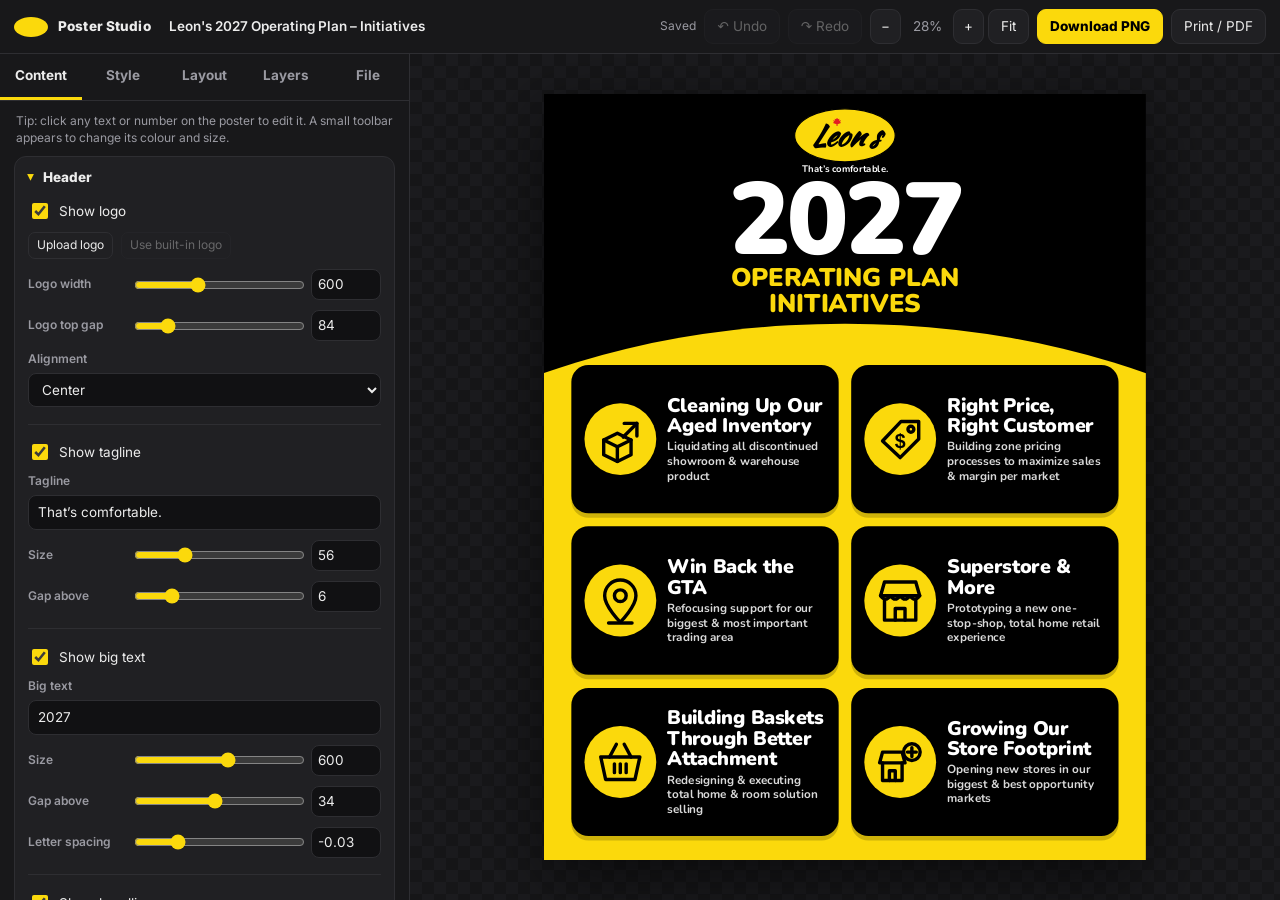
==== commit 7ed9e662: "Remove number badges from cards by default Co-Authored-By: Claude Sonnet 5.5 <noreply@anthropic.com>" ====
--- a/operating-plan/index.html
+++ b/operating-plan/index.html
@@ -283,7 +283,7 @@
           autoFit:true,showHl:true,line1:'Operating Plan',line2:'Initiatives',hlSize:150,hlGap:20,hlUpper:true,hlLine:1.02},
   dome:{show:true,shape:'ellipse',dir:'up',top:806,rx:2000,ry:1150},
   grid:{cols:2,top:951,offset:145,follow:true,autoGrow:true,bottom:84,side:96,gapX:44,gapY:46,radius:60,style:'solid',alt:false,shadow:true,autoShrink:true,
-        layout:'row',badge:'oval',badgeStart:1,badgePad:true,badgeSize:100,iconShape:'circle',iconSize:190,glyph:68,stroke:7,titleSize:52,descSize:31},
+        layout:'row',badge:'none',badgeStart:1,badgePad:true,badgeSize:100,iconShape:'circle',iconSize:190,glyph:68,stroke:7,titleSize:52,descSize:31},
   cards:[
     {id:uid(),title:'Cleaning Up Our Aged Inventory',desc:'Liquidating all discontinued showroom & warehouse product',icon:'inventory',visible:true},
     {id:uid(),title:'Right Price, Right Customer',desc:'Building zone pricing processes to maximize sales & margin per market',icon:'price',visible:true},
@@ -375,6 +375,7 @@
   const g=raw.grid||{};
   if(!('offset' in g))S.grid.offset=S.grid.top-S.dome.top;
   if(!('autoGrow' in g))S.grid.autoGrow=false;
+  if(!g.numsRemoved){S.grid.badge='none';S.grid.numsRemoved=true}
   if(!(raw.header&&'autoFit' in raw.header))S.header.autoFit=false;
 }
 function load(){try{const r=JSON.parse(localStorage.getItem(LS)||'null');if(r&&r.state){S=merge(defaults(),r.state);S.cards=r.state.cards||S.cards;S.layers=r.state.layers||[];S.fonts.custom=(r.state.fonts&&r.state.fonts.custom)||[];ASSETS=r.assets||{};migrate(r.state)}}catch(e){}}
